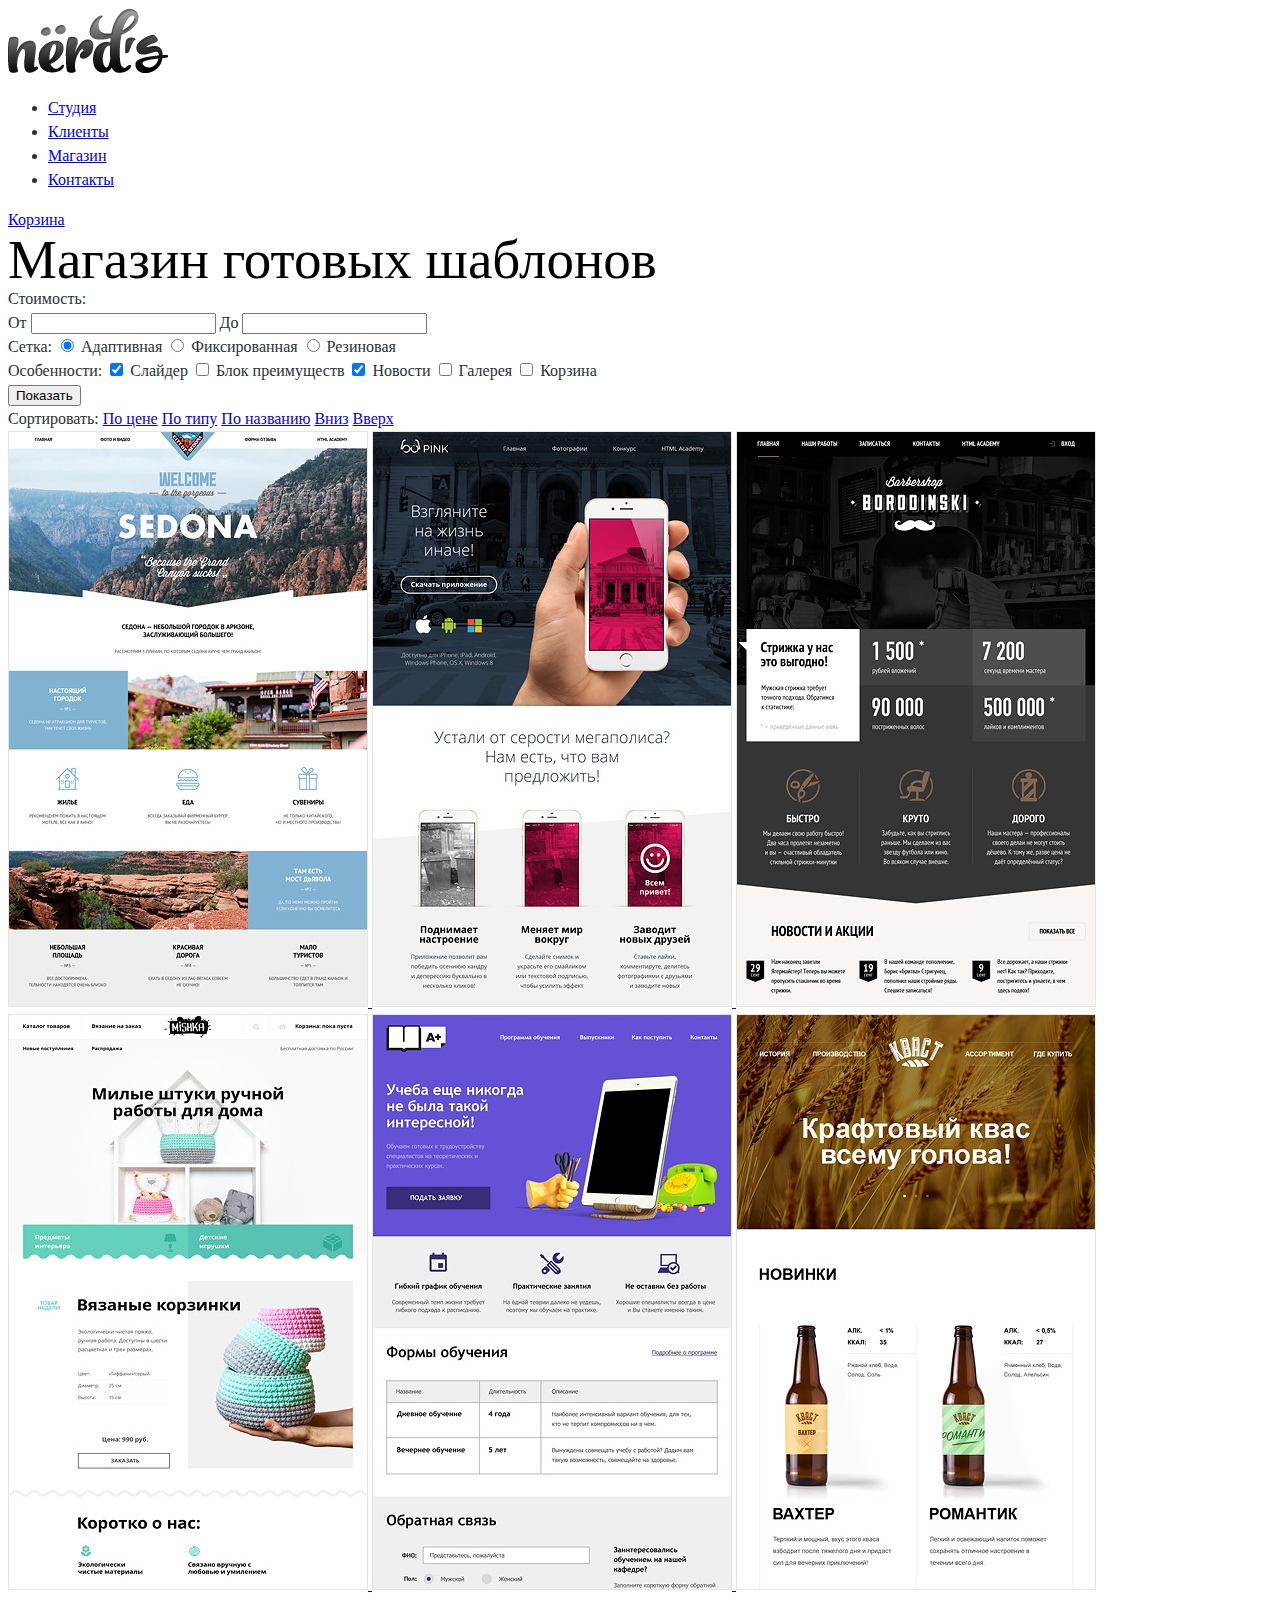
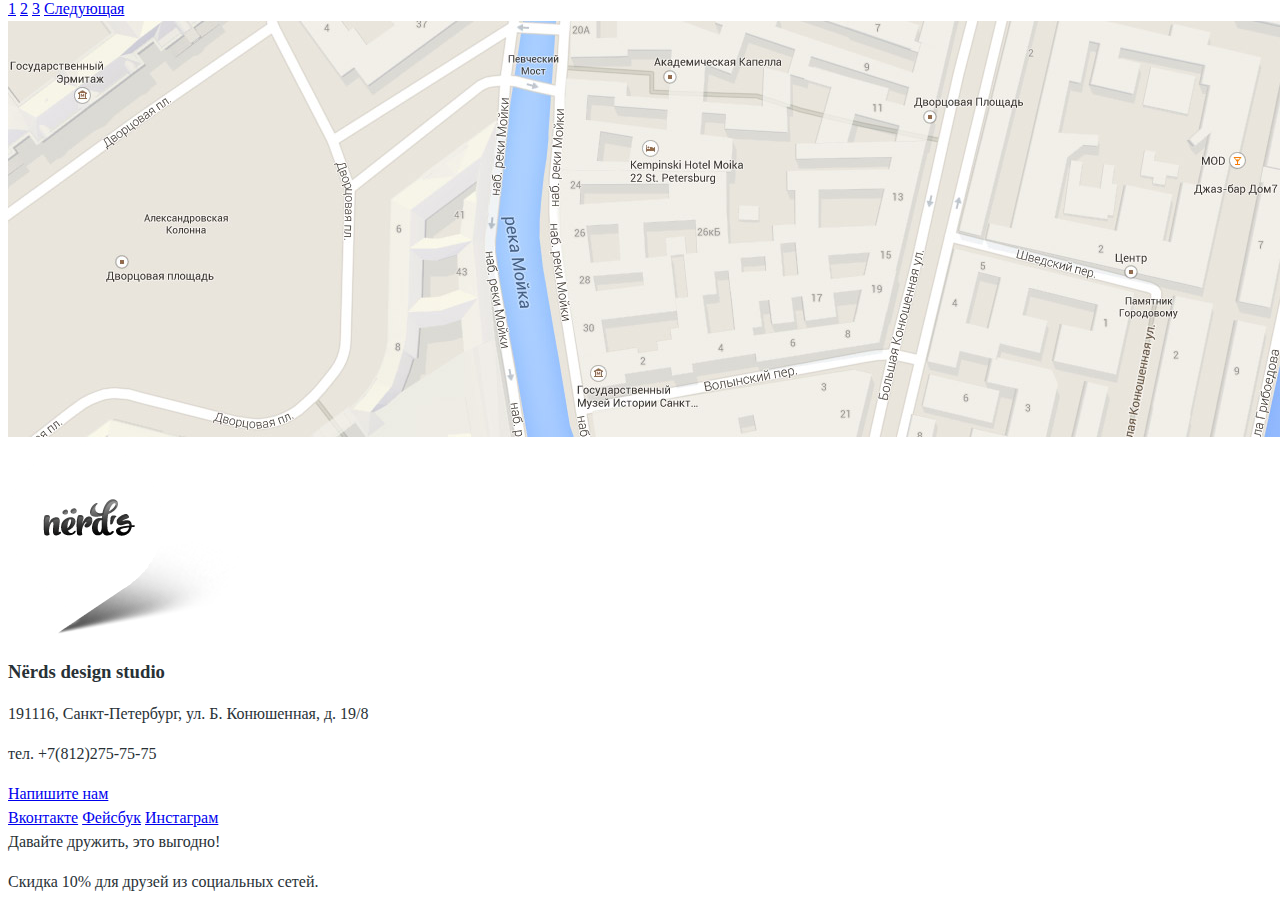
==== catalog.html @ 0f4b27a1 "Домашнее задание по фотошопу + доработка по разметке" ====
<!DOCTYPE html>
<html lang="ru">
  <head>
    <meta charset="utf-8">
    <title>Магазин шаблонов</title>
    <link href="css/style.css" rel="stylesheet">
  </head>
  <body>
    <header>
      <div class="container">
        <div class="header-logo">
          <img src="img/nerds-logo.png" width="160" height="65" alt="Нёрдс">
        </div>
        <nav class="main-navigation">
          <ul>
            <li>
              <a href="#">Студия</a>
            </li>
            <li>
              <a href="#">Клиенты</a>
            </li>
            <li>
              <a href="#">Магазин</a>
            </li>
            <li>
              <a href="#">Контакты</a>
            </li>
          </ul>
        </nav>
        <div class="basket">
          <a href="#">Корзина</a>
        </div>
        <div class="title">
          <span class="big-text">Магазин готовых шаблонов</span>
        </div>
      </div>
    </header>

    <div class="container">
      <div class="sidebar">
        <form action="#" method="post">

          <div class="price">
            <span class="price-title">Стоимость: </span>
            <div class="price-limit"></div>
            <label>
              От <input type="text" name="min-price" id="min-price-field">
            </label>
            <label>
              До <input type="text" name="max-price" id="max-price-field">
            </label>
          </div>

          <div class="net">
            <span class="net-title">Сетка:</span>
            <label>
              <input type="radio" name="net-radio" value="adaptive" checked> Адаптивная
            </label>
            <label>
              <input type="radio" name="net-radio" value="fixed"> Фиксированная
            </label>
            <label>
              <input type="radio" name="net-radio" value="rubber"> Резиновая
            </label>
          </div>

          <div class="features">
            <span class="features-title">Особенности:</span>
            <label>
              <input type="checkbox" name="slider-chekbox" value="slider" checked> Слайдер
            </label>
            <label>
              <input type="checkbox" name="advantages-chekbox" value="advantages"> Блок преимуществ
            </label>
            <label>
              <input type="checkbox" name="news-chekbox" value="news" checked> Новости
            </label>
            <label>
              <input type="checkbox" name="gallery-chekbox" value="gallery"> Галерея
            </label>
            <label>
              <input type="checkbox" name="basket-chekbox" value="basket"> Корзина
            </label>
          </div>

          <div class="btn-show">
            <input type="submit" value="Показать">
          </div>
        </form>
      </div>

      <section class="catalog">
        <div class="catalog-nav">
          <span class="catalog-title">Сортировать:</span>
          <a class="btn-price" href="#">По цене</a>
          <a class="btn-type" href="#">По типу</a>
          <a class="btn-name" href="#">По названию</a>
          <a class="btn-down" href="#">Вниз</a>
          <a class="btn-up" href="#">Вверх</a>
        </div>

        <div class="catalog-content">
          <a href="#">
            <img src="img/img-sedona.jpg" width="360" heigt="576" alt="Sedona">
          </a>
          <a href="#">
            <img src="img/img-pink.jpg" width="360" heigt="576" alt="Pink">
          </a>
          <a href="#">
            <img src="img/img-barbershop.jpg" width="360" heigt="576" alt="Barbershop">
          </a>
          <a href="#">
            <img src="img/img-mishka.jpg" width="360" heigt="576" alt="Милые штуки">
          </a>
          <a href="#">
            <img src="img/img-aplus.jpg" width="360" heigt="576" alt="Учеба">
          </a>
          <a href="#">
            <img src="img/img-kvast.jpg" width="360" heigt="576" alt="Крафтовый квас">
          </a>
        </div>

        <div class="catalog-links">
          <a href="#">1</a>
          <a href="#">2</a>
          <a href="#">3</a>
          <a href="#">Следующая</a>
        </div>

      </section>
    </div>

    <section class="map">
      <img src="img/layer2.jpg" width="1440" height="416" alt="Карта">
      <img src="img/map-marker.png" width="231" height="190" alt="маркер">
      <div class="container">
        <div class="address">
          <h3>Nёrds design studio</h3>
          <p>191116, Санкт-Петербург, ул. Б. Конюшенная, д. 19/8</p>
          <p>тел. +7(812)275-75-75</p>
          <a class="btn-write pink" href="#">Напишите нам</a>
        </div>
      </div>
    </section>

    <footer>
      <div class="container">
        <div class="footer-social">
          <a class="social-btn social-btn-vk" href="#">Вконтакте</a>
          <a class="social-btn social-btn-fb" href="#">Фейсбук</a>
          <a class="social-btn social-btn-inst" href="#">Инстаграм</a>
        </div>
        <span class="footer-text>">Давайте дружить, это выгодно!</span>
        <p>Скидка 10% для друзей из социальных сетей.</p>
      </div>
    </footer>

  </body>
</html>
---- css/style.css ----
body {
  font-size: 16px;
  line-height: 24px;
  color: #283136;
  font-weight: normal;
  font-family: Roboto;
}

.big-text {
  font-size: 55px;
  line-height: 55px;
  color: #000000;
  font-weight: normal;
  font-family: Roboto;
}

h2{
  font-size: 24px;
  line-height: 30px;
  color: #000000;
  font-weight: bold;
  font-family: Roboto;
}
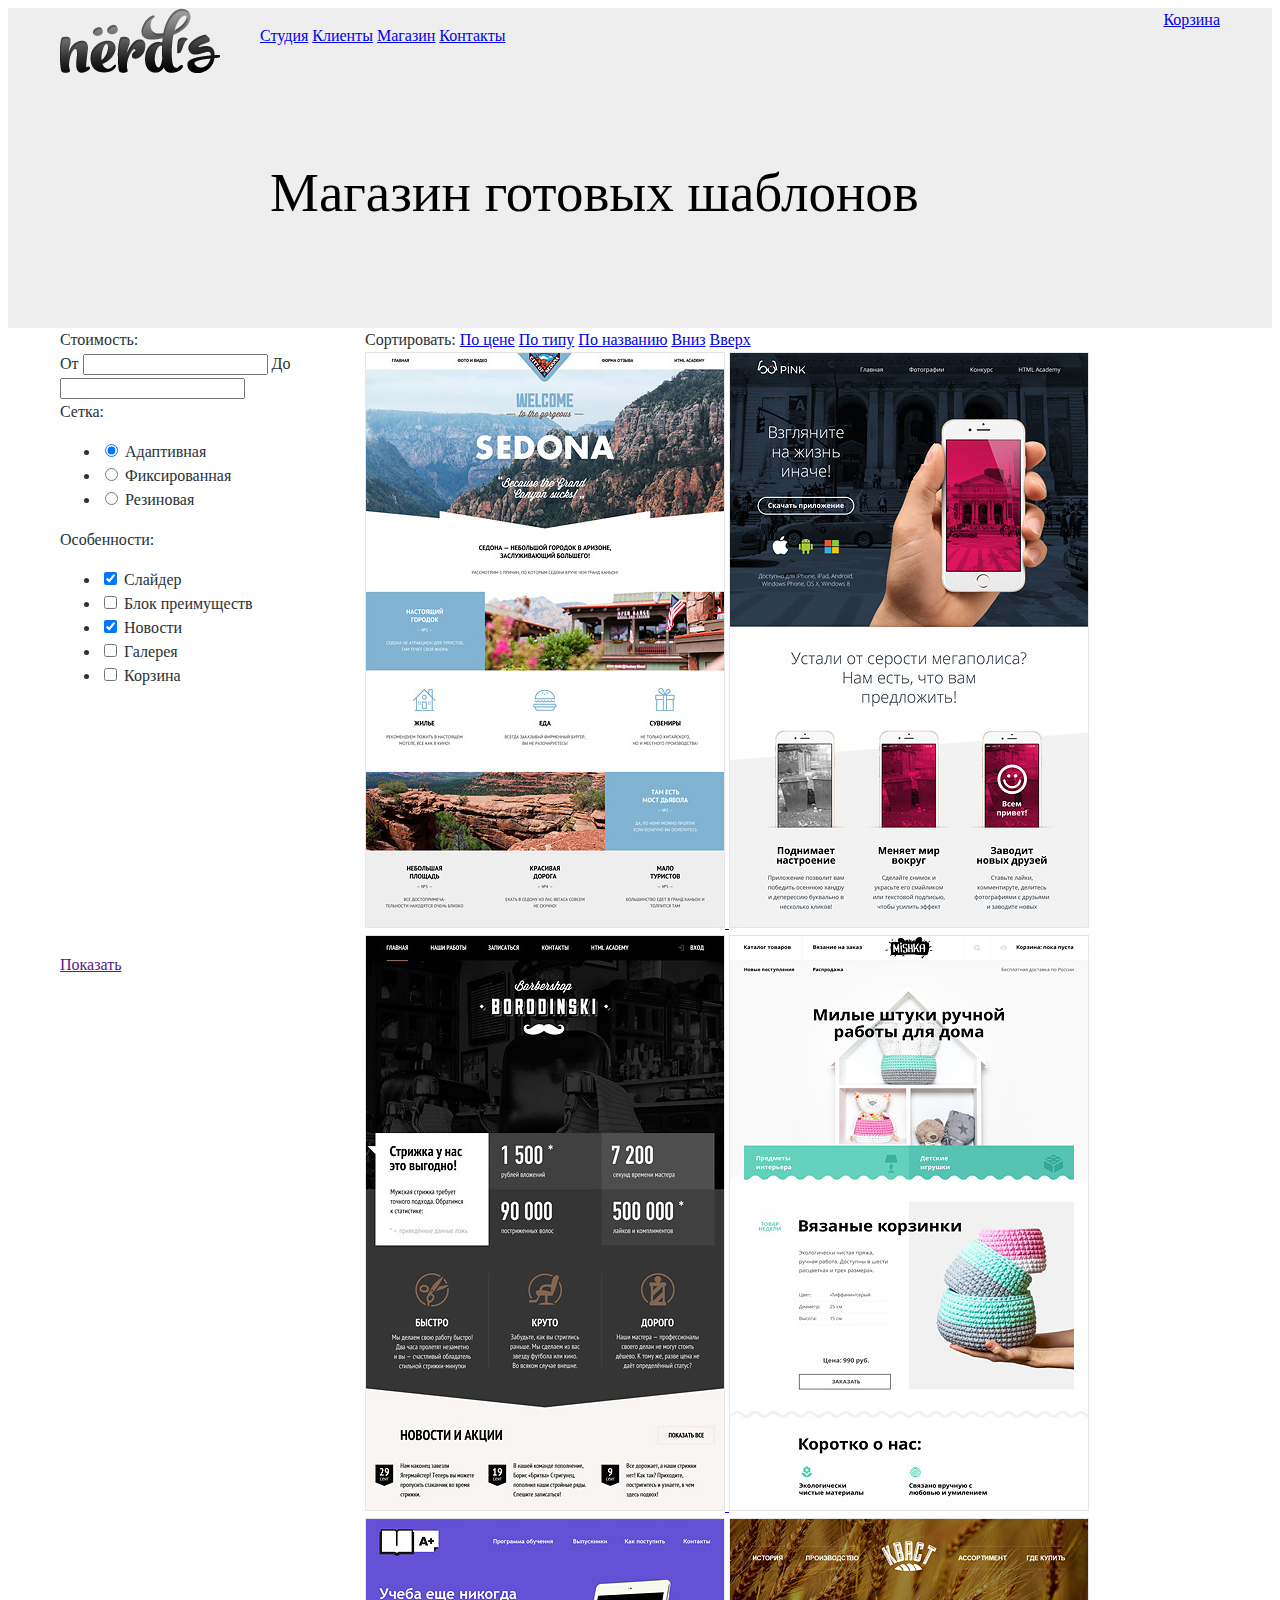
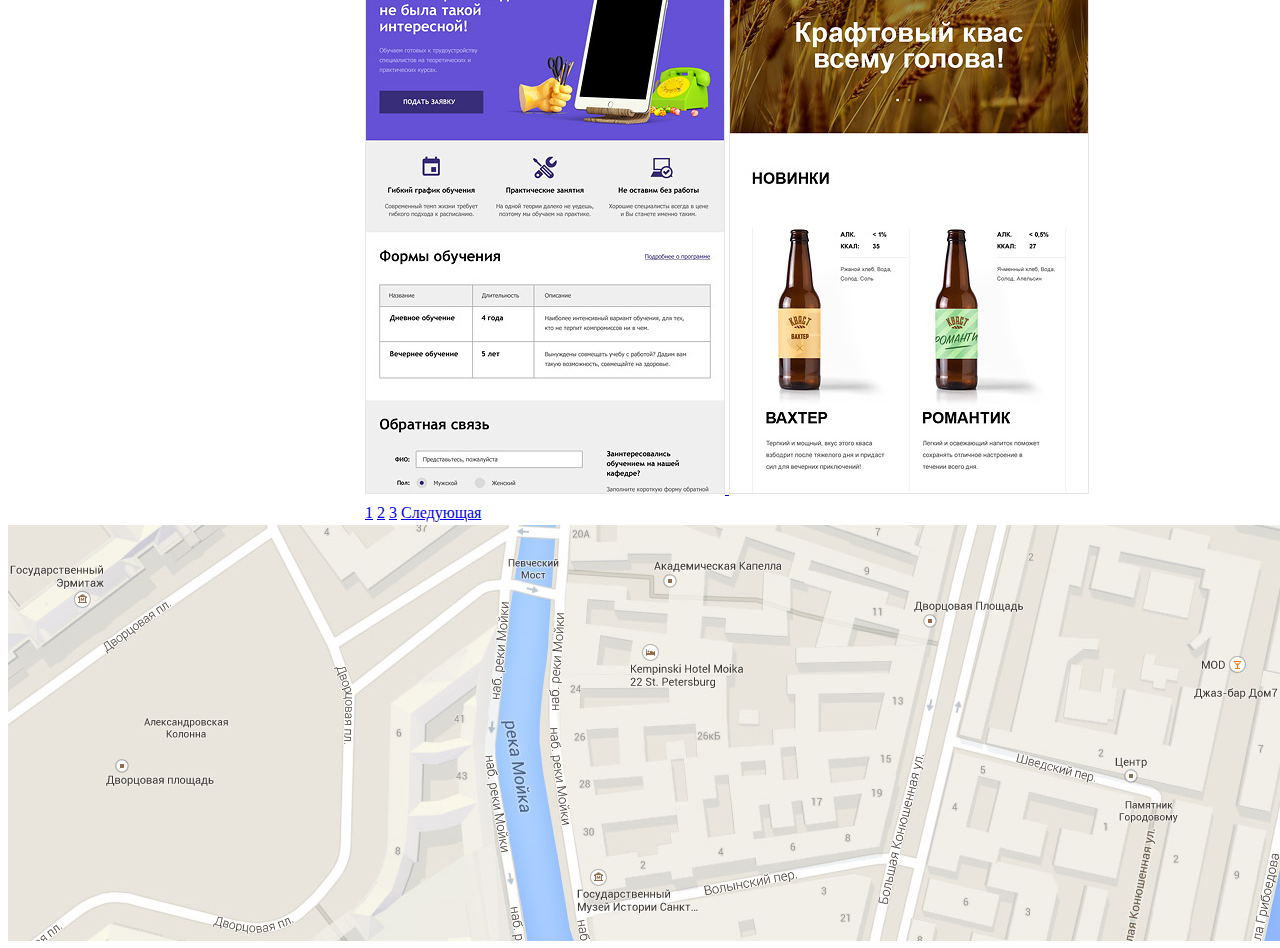
==== commit 6e8e3c04: "Начала делать сетку" ====
--- a/catalog.html
+++ b/catalog.html
@@ -6,13 +6,15 @@
     <link href="css/style.css" rel="stylesheet">
   </head>
   <body>
-    <header>
+    <header class="catalog-header">
       <div class="container">
-        <div class="header-logo">
-          <img src="img/nerds-logo.png" width="160" height="65" alt="Нёрдс">
-        </div>
         <nav class="main-navigation">
-          <ul>
+          <div class="header-logo">
+            <a href="#">
+              <img src="img/nerds-logo.png" width="160" height="65" alt="Нёрдс">
+            </a>
+          </div>
+          <ul class="header-ul">
             <li>
               <a href="#">Студия</a>
             </li>
@@ -26,113 +28,138 @@
               <a href="#">Контакты</a>
             </li>
           </ul>
+          <div class="basket">
+            <a href="#">Корзина</a>
+          </div>
         </nav>
-        <div class="basket">
-          <a href="#">Корзина</a>
-        </div>
+
         <div class="title">
-          <span class="big-text">Магазин готовых шаблонов</span>
+          <h1 class="big-text">Магазин готовых шаблонов</h1>
         </div>
       </div>
     </header>
 
     <div class="container">
-      <div class="sidebar">
-        <form action="#" method="post">
+      <main class="catalog-main">
+        <div class="sidebar">
+          <form action="#" method="get">
 
-          <div class="price">
-            <span class="price-title">Стоимость: </span>
-            <div class="price-limit"></div>
-            <label>
-              От <input type="text" name="min-price" id="min-price-field">
-            </label>
-            <label>
-              До <input type="text" name="max-price" id="max-price-field">
-            </label>
+            <div class="price">
+              <span class="price-title">Стоимость: </span>
+              <div class="price-limit"></div>
+              <label>
+                От <input type="text" name="min-price" id="min-price-field">
+              </label>
+              <label>
+                До <input type="text" name="max-price" id="max-price-field">
+              </label>
+            </div>
+
+            <div class="net">
+              <span class="net-title">Сетка:</span>
+              <ul>
+                <li>
+                  <label>
+                    <input type="radio" name="net-radio" value="adaptive" checked> Адаптивная
+                  </label>
+                </li>
+                <li>
+                  <label>
+                    <input type="radio" name="net-radio" value="fixed"> Фиксированная
+                  </label>
+                </li>
+                <li>
+                  <label>
+                    <input type="radio" name="net-radio" value="rubber"> Резиновая
+                  </label>
+                </li>
+              </ul>
+            </div>
+
+            <div class="features">
+              <span class="features-title">Особенности:</span>
+              <ul>
+                <li>
+                  <label>
+                    <input type="checkbox" name="slider-chekbox" value="slider" checked> Слайдер
+                  </label>
+                </li>
+                <li>
+                  <label>
+                    <input type="checkbox" name="advantages-chekbox" value="advantages"> Блок преимуществ
+                  </label>
+                </li>
+                <li>
+                  <label>
+                    <input type="checkbox" name="news-chekbox" value="news" checked> Новости
+                  </label>
+                </li>
+                <li>
+                  <label>
+                    <input type="checkbox" name="gallery-chekbox" value="gallery"> Галерея
+                  </label>
+                </li>
+                <li>
+                  <label>
+                    <input type="checkbox" name="basket-chekbox" value="basket"> Корзина
+                  </label>
+                </li>
+              </ul>
+            </div>
+
+            <div class="btn-show">
+              <a href="">Показать</a>
+            </div>
+          </form>
+        </div>
+
+        <section class="catalog">
+          <div class="catalog-nav">
+            <span class="catalog-title">Сортировать:</span>
+            <a class="btn-price" href="#">По цене</a>
+            <a class="btn-type" href="#">По типу</a>
+            <a class="btn-name" href="#">По названию</a>
+            <a class="btn-down" href="#">Вниз</a>
+            <a class="btn-up" href="#">Вверх</a>
           </div>
 
-          <div class="net">
-            <span class="net-title">Сетка:</span>
-            <label>
-              <input type="radio" name="net-radio" value="adaptive" checked> Адаптивная
-            </label>
-            <label>
-              <input type="radio" name="net-radio" value="fixed"> Фиксированная
-            </label>
-            <label>
-              <input type="radio" name="net-radio" value="rubber"> Резиновая
-            </label>
+          <div class="catalog-content">
+            <a href="#">
+              <img src="img/img-sedona.jpg" width="360" heigt="576" alt="Sedona">
+            </a>
+            <a href="#">
+              <img src="img/img-pink.jpg" width="360" heigt="576" alt="Pink">
+            </a>
+            <a href="#">
+              <img src="img/img-barbershop.jpg" width="360" heigt="576" alt="Barbershop">
+            </a>
+            <a href="#">
+              <img src="img/img-mishka.jpg" width="360" heigt="576" alt="Милые штуки">
+            </a>
+            <a href="#">
+              <img src="img/img-aplus.jpg" width="360" heigt="576" alt="Учеба">
+            </a>
+            <a href="#">
+              <img src="img/img-kvast.jpg" width="360" heigt="576" alt="Крафтовый квас">
+            </a>
           </div>
 
-          <div class="features">
-            <span class="features-title">Особенности:</span>
-            <label>
-              <input type="checkbox" name="slider-chekbox" value="slider" checked> Слайдер
-            </label>
-            <label>
-              <input type="checkbox" name="advantages-chekbox" value="advantages"> Блок преимуществ
-            </label>
-            <label>
-              <input type="checkbox" name="news-chekbox" value="news" checked> Новости
-            </label>
-            <label>
-              <input type="checkbox" name="gallery-chekbox" value="gallery"> Галерея
-            </label>
-            <label>
-              <input type="checkbox" name="basket-chekbox" value="basket"> Корзина
-            </label>
+          <div class="catalog-links">
+            <a href="#">1</a>
+            <a href="#">2</a>
+            <a href="#">3</a>
+            <a href="#">Следующая</a>
           </div>
 
-          <div class="btn-show">
-            <input type="submit" value="Показать">
-          </div>
-        </form>
+        </section>
       </div>
-
-      <section class="catalog">
-        <div class="catalog-nav">
-          <span class="catalog-title">Сортировать:</span>
-          <a class="btn-price" href="#">По цене</a>
-          <a class="btn-type" href="#">По типу</a>
-          <a class="btn-name" href="#">По названию</a>
-          <a class="btn-down" href="#">Вниз</a>
-          <a class="btn-up" href="#">Вверх</a>
-        </div>
-
-        <div class="catalog-content">
-          <a href="#">
-            <img src="img/img-sedona.jpg" width="360" heigt="576" alt="Sedona">
-          </a>
-          <a href="#">
-            <img src="img/img-pink.jpg" width="360" heigt="576" alt="Pink">
-          </a>
-          <a href="#">
-            <img src="img/img-barbershop.jpg" width="360" heigt="576" alt="Barbershop">
-          </a>
-          <a href="#">
-            <img src="img/img-mishka.jpg" width="360" heigt="576" alt="Милые штуки">
-          </a>
-          <a href="#">
-            <img src="img/img-aplus.jpg" width="360" heigt="576" alt="Учеба">
-          </a>
-          <a href="#">
-            <img src="img/img-kvast.jpg" width="360" heigt="576" alt="Крафтовый квас">
-          </a>
-        </div>
-
-        <div class="catalog-links">
-          <a href="#">1</a>
-          <a href="#">2</a>
-          <a href="#">3</a>
-          <a href="#">Следующая</a>
-        </div>
-
-      </section>
-    </div>
+    </main>
 
     <section class="map">
       <img src="img/layer2.jpg" width="1440" height="416" alt="Карта">
-      <img src="img/map-marker.png" width="231" height="190" alt="маркер">
+      <div class="map-marker">
+        <img src="img/map-marker.png" width="231" height="190" alt="маркер">
+      </div>
       <div class="container">
         <div class="address">
           <h3>Nёrds design studio</h3>
@@ -150,8 +177,10 @@
           <a class="social-btn social-btn-fb" href="#">Фейсбук</a>
           <a class="social-btn social-btn-inst" href="#">Инстаграм</a>
         </div>
-        <span class="footer-text>">Давайте дружить, это выгодно!</span>
-        <p>Скидка 10% для друзей из социальных сетей.</p>
+        <div class="footer-text">
+          <p><span class="footer-span">Давайте дружить, это выгодно!</span></p>
+          <p>Скидка 10% для друзей из социальных сетей.</p>
+        </div>
       </div>
     </footer>
 
--- a/css/style.css
+++ b/css/style.css
@@ -4,6 +4,125 @@
   color: #283136;
   font-weight: normal;
   font-family: Roboto;
+}
+
+.container{
+  width: 1160px;
+  margin-left: auto;
+  margin-right: auto;
+}
+
+.index-header{
+  background-color: #eeeeee;
+  height: 545px;
+}
+
+.main-navigation{
+  width: 1160px;
+  height: 120px;
+}
+
+.header-logo{
+  float: left;
+}
+
+.header-ul{
+  float:left;
+}
+
+.main-navigation li{
+  display: inline-block;
+}
+
+.basket{
+  float: right;
+}
+
+.features{
+  width: 1160px;
+  height: 425px;
+}
+
+.features-text{
+  float: left;
+  width: 380px;
+}
+
+.features-img{
+  float: right;
+  margin-top: 12px;
+}
+
+.menu{
+  width: 1160px;
+  height: 510px;
+}
+
+.menu-item{
+  float: left;
+  width: 350px;
+  height: 300px;
+  margin-top: 80px;
+}
+
+.about{
+  width: 1161px;
+  height: 528px;
+}
+
+.about-left{
+  float: left;
+  width: 680px;
+  height: 440px;
+}
+
+.about-right{
+  float: left;
+  width: 400px;
+  height: 440px;
+}
+
+.percent{
+  display: inline-block;
+}
+
+.percent-content{
+  display: inline-block;
+  width: 100px;
+}
+
+.partners{
+  width: 1160px;
+  height: 180px;
+}
+
+.partner{
+  width: 250px;
+  height: 120px;
+  float: left;
+}
+
+.map{
+  height: 500px;
+  margin-top: 83px;
+}
+
+.map-marker{
+  display: none;
+}
+
+.address{
+  display: none;
+}
+
+.footer-social{
+  width: 300px;
+  float: left;
+}
+
+.footer-text{
+  width: 580px;
+  float: left;
 }
 
 .big-text {
@@ -21,3 +140,28 @@
   font-weight: bold;
   font-family: Roboto;
 }
+
+.catalog-header{
+  background-color: #eeeeee;
+  height: 320px;
+}
+
+.title{
+  width: 740px;
+  margin: 0 auto;
+  padding: 0 auto;
+}
+
+.catalog-main{
+  width: 2260px;
+}
+
+.sidebar{
+  width: 305px;
+  float: left;
+}
+
+.catalog{
+  width: 860px;
+  float: left;
+}
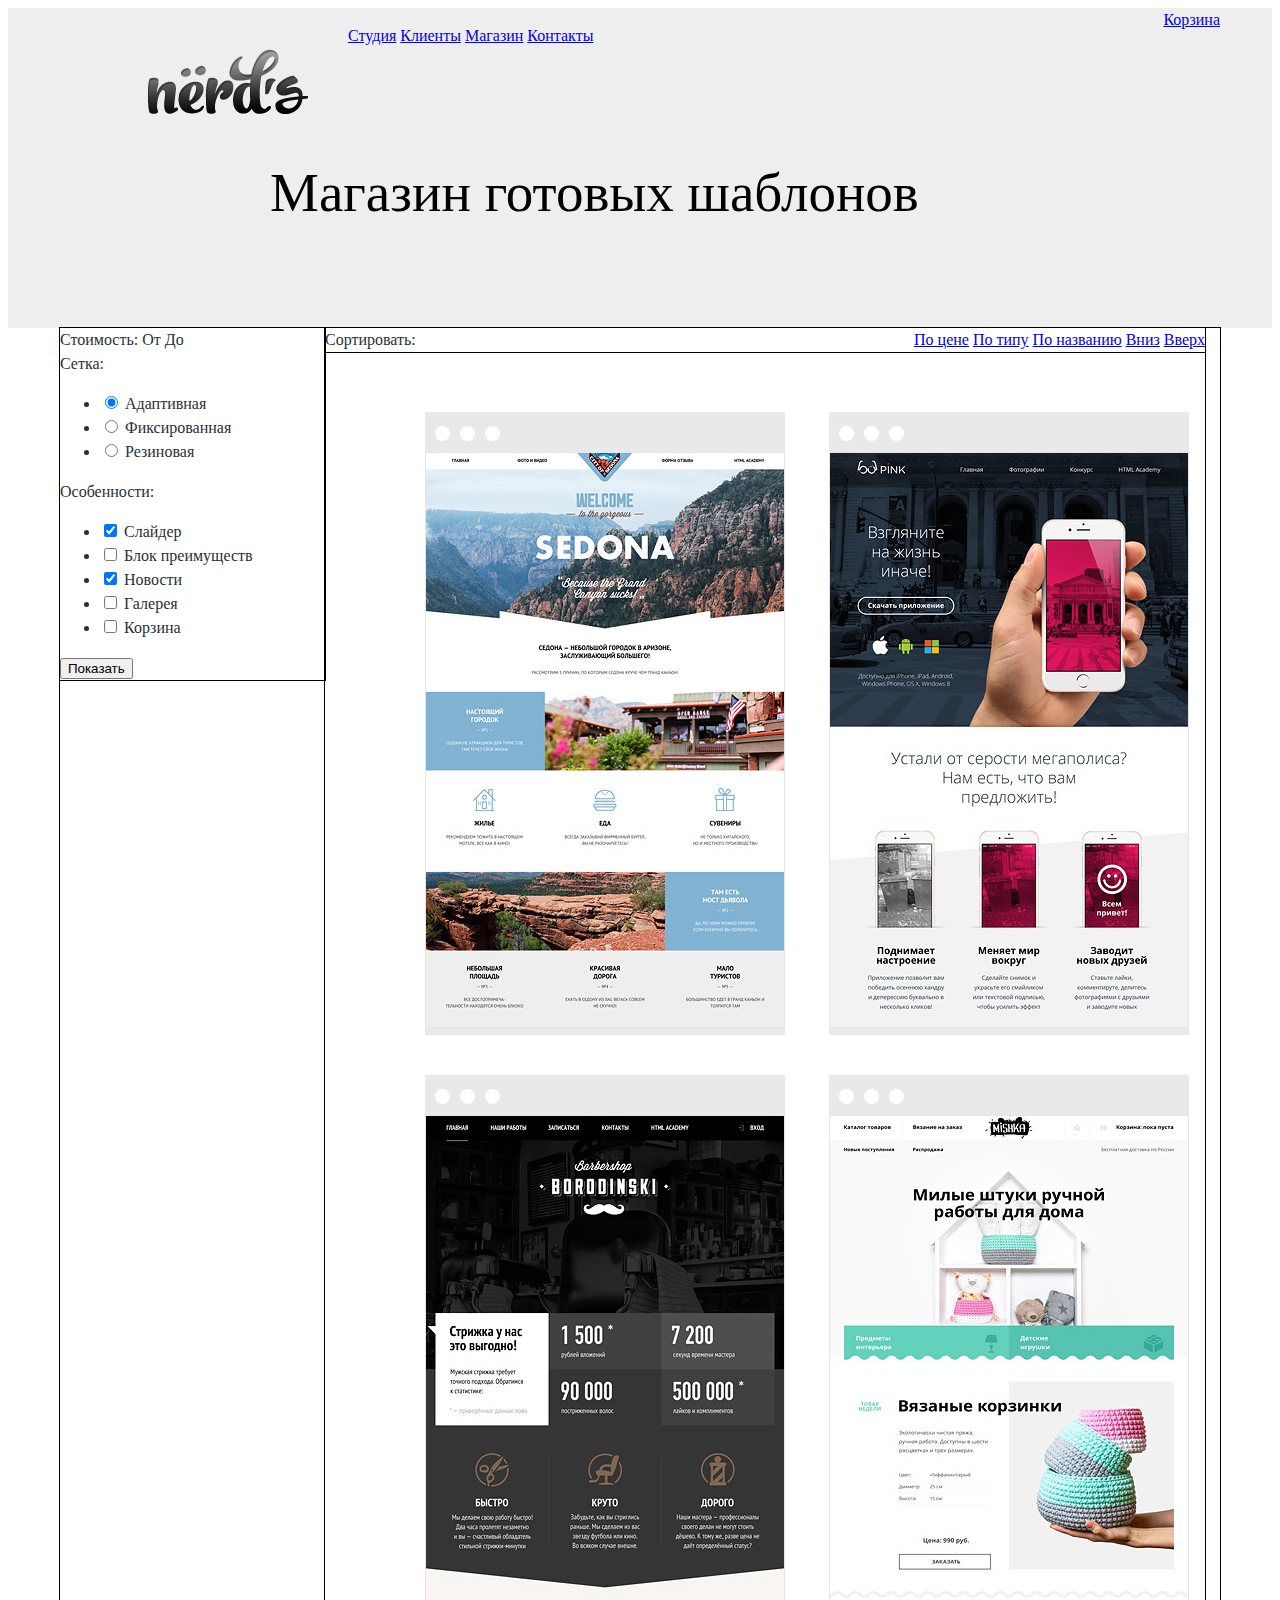
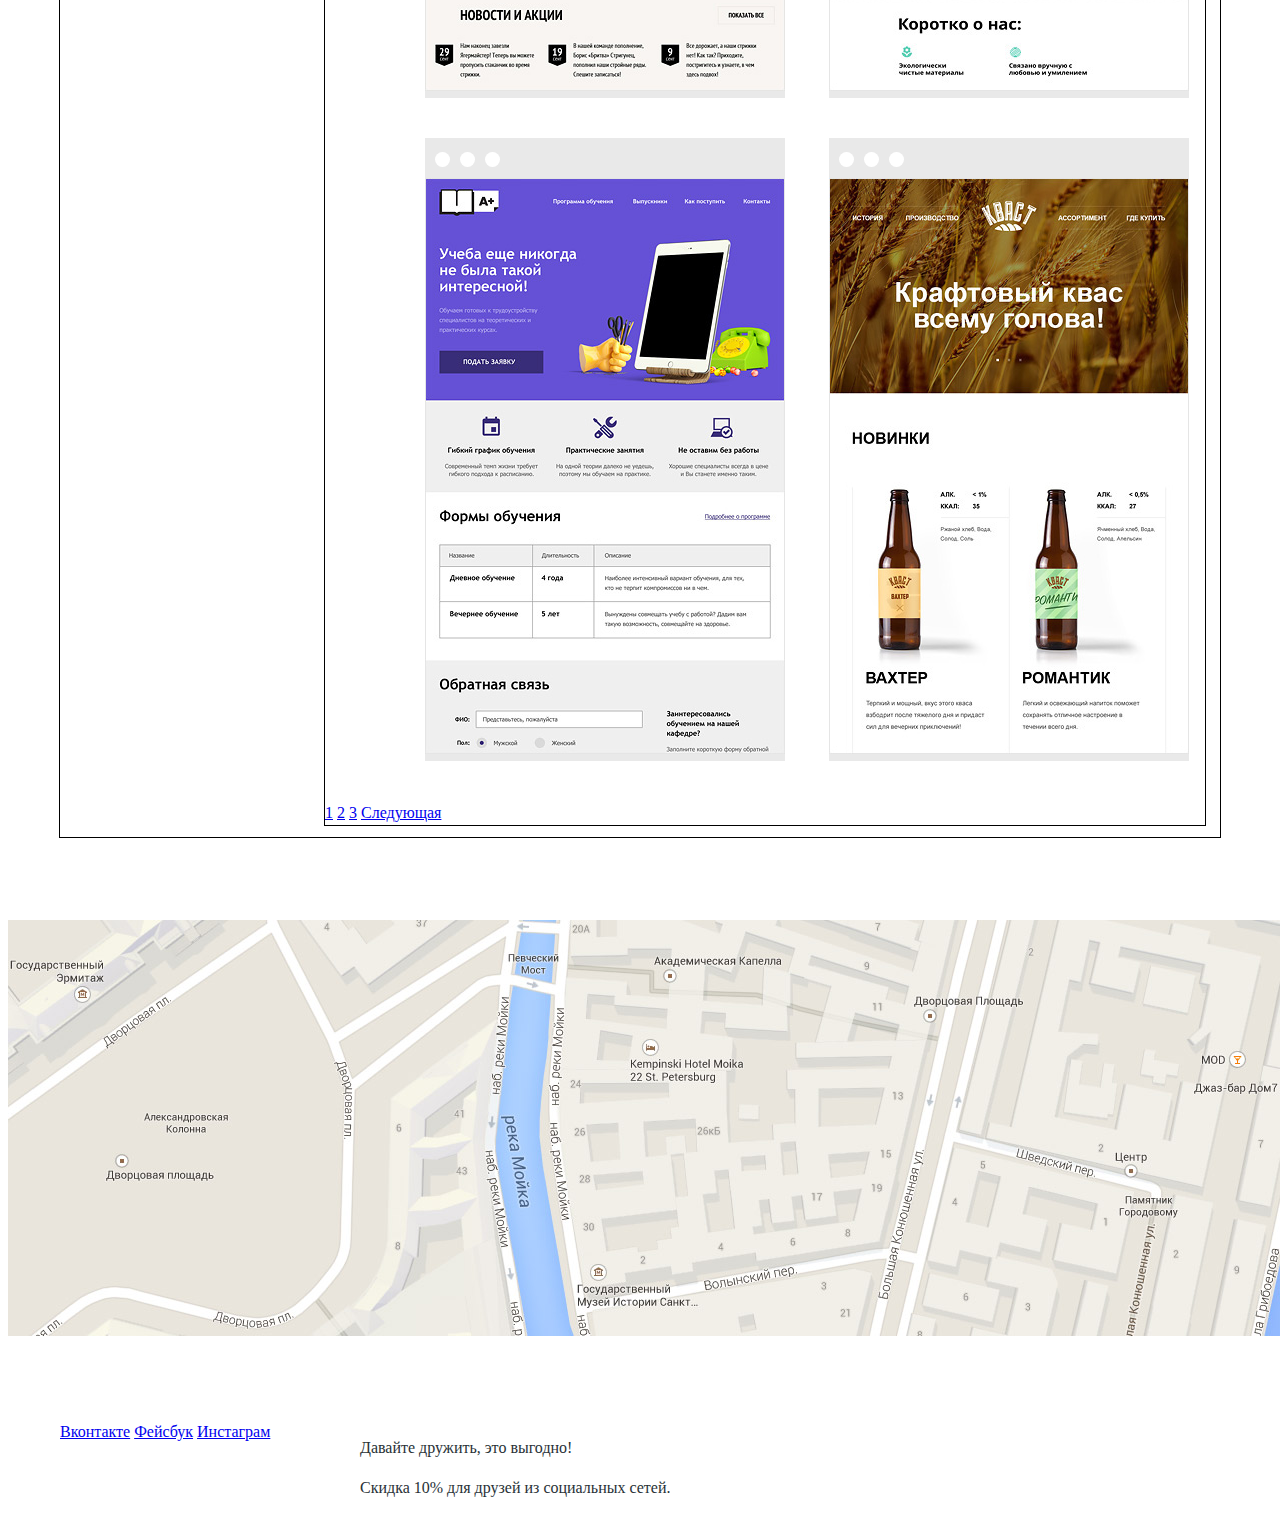
==== commit 1c7a5384: "Внесла исправления по сетке" ====
--- a/catalog.html
+++ b/catalog.html
@@ -8,30 +8,32 @@
   <body>
     <header class="catalog-header">
       <div class="container">
-        <nav class="main-navigation">
+        <div class="main-navigation">
           <div class="header-logo">
             <a href="#">
-              <img src="img/nerds-logo.png" width="160" height="65" alt="Нёрдс">
+              <img class="header-logo-pic" src="img/nerds-logo.png" width="160" height="65" alt="Нёрдс">
             </a>
           </div>
-          <ul class="header-ul">
-            <li>
-              <a href="#">Студия</a>
-            </li>
-            <li>
-              <a href="#">Клиенты</a>
-            </li>
-            <li>
-              <a href="#">Магазин</a>
-            </li>
-            <li>
-              <a href="#">Контакты</a>
-            </li>
-          </ul>
+          <nav>
+            <ul class="header-ul">
+              <li>
+                <a href="#">Студия</a>
+              </li>
+              <li>
+                <a href="#">Клиенты</a>
+              </li>
+              <li>
+                <a href="#">Магазин</a>
+              </li>
+              <li>
+                <a href="#">Контакты</a>
+              </li>
+            </ul>
+          </nav>
           <div class="basket">
             <a href="#">Корзина</a>
           </div>
-        </nav>
+        </div>
 
         <div class="title">
           <h1 class="big-text">Магазин готовых шаблонов</h1>
@@ -46,13 +48,8 @@
 
             <div class="price">
               <span class="price-title">Стоимость: </span>
-              <div class="price-limit"></div>
-              <label>
-                От <input type="text" name="min-price" id="min-price-field">
-              </label>
-              <label>
-                До <input type="text" name="max-price" id="max-price-field">
-              </label>
+                От
+                До
             </div>
 
             <div class="net">
@@ -76,7 +73,7 @@
               </ul>
             </div>
 
-            <div class="features">
+            <div class="catalog-features">
               <span class="features-title">Особенности:</span>
               <ul>
                 <li>
@@ -108,40 +105,47 @@
             </div>
 
             <div class="btn-show">
-              <a href="">Показать</a>
+              <button type="submit">Показать</button>
             </div>
+          </div>
           </form>
-        </div>
 
         <section class="catalog">
           <div class="catalog-nav">
             <span class="catalog-title">Сортировать:</span>
-            <a class="btn-price" href="#">По цене</a>
-            <a class="btn-type" href="#">По типу</a>
-            <a class="btn-name" href="#">По названию</a>
-            <a class="btn-down" href="#">Вниз</a>
-            <a class="btn-up" href="#">Вверх</a>
+            <div class="sort-type">
+              <a class="btn-price" href="#">По цене</a>
+              <a class="btn-type" href="#">По типу</a>
+              <a class="btn-name" href="#">По названию</a>
+              <a class="btn-down" href="#">Вниз</a>
+              <a class="btn-up" href="#">Вверх</a>
+            </div>
           </div>
 
           <div class="catalog-content">
-            <a href="#">
+            <div class="catalog-item">
               <img src="img/img-sedona.jpg" width="360" heigt="576" alt="Sedona">
-            </a>
-            <a href="#">
+              <div class="sedona-block">
+                <a href="#">Sedona</a>
+                <p class="sedona-text">Информационный сайт для туристов</p>
+                <a href="#">9 900 руб.</a>
+              </div>
+            </div>
+            <div class="catalog-item">
               <img src="img/img-pink.jpg" width="360" heigt="576" alt="Pink">
-            </a>
-            <a href="#">
+            </div>
+            <div class="catalog-item">
               <img src="img/img-barbershop.jpg" width="360" heigt="576" alt="Barbershop">
-            </a>
-            <a href="#">
+            </div>
+            <div class="catalog-item">
               <img src="img/img-mishka.jpg" width="360" heigt="576" alt="Милые штуки">
-            </a>
-            <a href="#">
+            </div>
+            <div class="catalog-item">
               <img src="img/img-aplus.jpg" width="360" heigt="576" alt="Учеба">
-            </a>
-            <a href="#">
+            </div>
+            <div class="catalog-item">
               <img src="img/img-kvast.jpg" width="360" heigt="576" alt="Крафтовый квас">
-            </a>
+            </div>
           </div>
 
           <div class="catalog-links">
@@ -152,8 +156,8 @@
           </div>
 
         </section>
-      </div>
-    </main>
+      </main>
+    </div>
 
     <section class="map">
       <img src="img/layer2.jpg" width="1440" height="416" alt="Карта">
--- a/css/style.css
+++ b/css/style.css
@@ -14,16 +14,27 @@
 
 .index-header{
   background-color: #eeeeee;
-  height: 545px;
+  min-height: 545px;
+}
+
+.main-navigation::after{
+  content: "";
+  display: table;
+  clear: both;
 }
 
 .main-navigation{
   width: 1160px;
-  height: 120px;
+  min-height: 120px;
 }
 
 .header-logo{
   float: left;
+}
+
+.header-logo-pic{
+  margin-left: 88px;
+  margin-top: 41px;
 }
 
 .header-ul{
@@ -38,9 +49,39 @@
   float: right;
 }
 
-.features{
-  width: 1160px;
-  height: 425px;
+.features1::after{
+  content: "";
+  display: table;
+  clear: both;
+}
+
+.features1{
+  width: 1160px;
+  min-height: 425px;
+}
+
+.features2::after{
+  content: "";
+  display: table;
+  clear: both;
+}
+
+.features2{
+  width: 1160px;
+  min-height: 425px;
+  display: none;
+}
+
+.features3::after{
+  content: "";
+  display: table;
+  clear: both;
+}
+
+.features3{
+  width: 1160px;
+  min-height: 425px;
+  display: none;
 }
 
 .features-text{
@@ -53,33 +94,50 @@
   margin-top: 12px;
 }
 
+.menu::after{
+  content: "";
+  display: table;
+  clear: both;
+}
+
 .menu{
   width: 1160px;
-  height: 510px;
+  min-height: 510px;
+}
+
+.menu-item:nth-child(3n){
+  margin-right: 0;
 }
 
 .menu-item{
   float: left;
-  width: 350px;
-  height: 300px;
+  width: 300px;
+  min-height: 300px;
   margin-top: 80px;
+  margin-right: 100px;
+}
+
+.about::after{
+  content: "";
+  display: table;
+  clear: both;
 }
 
 .about{
   width: 1161px;
-  height: 528px;
+  min-height: 528px;
 }
 
 .about-left{
   float: left;
   width: 680px;
-  height: 440px;
+  min-height: 440px;
 }
 
 .about-right{
   float: left;
   width: 400px;
-  height: 440px;
+  min-height: 440px;
 }
 
 .percent{
@@ -91,20 +149,32 @@
   width: 100px;
 }
 
+.partners::after{
+  content: "";
+  display: table;
+  clear: both;
+}
+
 .partners{
   width: 1160px;
-  height: 180px;
+  min-height: 180px;
+}
+
+.partner:nth-child(4n){
+  margin-right: 0;
 }
 
 .partner{
-  width: 250px;
-  height: 120px;
-  float: left;
+  width: 260px;
+  min-height: 120px;
+  float: left;
+  margin-right: 40px;
 }
 
 .map{
-  height: 500px;
+  min-height: 500px;
   margin-top: 83px;
+  text-align: center;
 }
 
 .map-marker{
@@ -113,6 +183,12 @@
 
 .address{
   display: none;
+}
+
+.footer::after{
+  content: "";
+  display: table;
+  clear: both;
 }
 
 .footer-social{
@@ -123,6 +199,68 @@
 .footer-text{
   width: 580px;
   float: left;
+}
+
+.write-us{
+  width: 960px;
+  height: 590px;
+  box-sizing: border-box;
+  border: 1px solid grey;
+  display: inline-block;
+  padding-top: 75px;
+  padding-left: 100px;
+  margin-top: 40px;
+}
+
+.write-name{
+  display: inline-block;
+  width: 360px;
+  margin-right: 36px;
+}
+
+.write-email{
+  display: inline-block;
+  width: 360px;
+}
+
+.write-text{
+  margin-top: 40px;
+  width: 760px;
+}
+
+#user-name-field{
+  width: 360px;
+  height: 50px;
+  box-sizing: border-box;
+}
+
+#user-mail-field{
+  width: 360px;
+  height: 50px;
+  box-sizing: border-box;
+}
+
+#user-text-field{
+  width: 760px;
+  box-sizing: border-box;
+}
+
+.write-name label,
+.write-email label,
+.write-text label{
+  font-weight: bold;
+  font-size: 16px;
+  line-height: 18px;
+}
+
+.write-btn{
+  width: 260px;
+  margin-top: 50px;
+}
+
+.write-us h1{
+  font-size: 45px;
+  line-height: 45px;
 }
 
 .big-text {
@@ -143,7 +281,7 @@
 
 .catalog-header{
   background-color: #eeeeee;
-  height: 320px;
+  min-height: 320px;
 }
 
 .title{
@@ -153,15 +291,95 @@
 }
 
 .catalog-main{
-  width: 2260px;
+  width: 1160px;
+  outline: 1px solid black;
+  font-size: 0;
 }
 
 .sidebar{
-  width: 305px;
-  float: left;
+  width: 265px;
+  display: inline-block;
+  outline: 1px solid black;
+  vertical-align: top;
+  font-size: 16px;
+}
+
+.catalog::after{
+  content: "";
+  display: table;
+  clear: both;
 }
 
 .catalog{
-  width: 860px;
-  float: left;
-}
+  width: 880px;
+  display: inline-block;
+  outline: 1px solid black;
+  font-size: 16px;
+}
+
+.catalog-nav::after{
+  content: "";
+  display: table;
+  clear: both;
+}
+
+.catalog-nav{
+  outline: 1px solid black;
+}
+
+.catalog-title{
+  float: left;
+}
+
+.sort-type{
+  float: right;
+}
+
+.catalog-content{
+  float: right;
+  margin-top: 60px;
+  margin-left: 100px;
+}
+
+.catalog-item::after{
+  content: "";
+  display: table;
+  width: 15px;
+  height: 15px;
+  background-color: #ffffff;
+  border-radius: 50%;
+  top: 14px;
+  left: 10px;
+  position: absolute;
+  box-shadow: 25px 0 0 0 #fff, 50px 0 0 0 #fff;
+}
+
+.catalog-item{
+  display: inline-block;
+  width: 360px;
+  background-color: #e9e9e9;
+  padding-top: 40px;
+  position: relative;
+  margin-right: 40px;
+  margin-bottom: 40px;
+}
+
+.catalog-item:nth-child(2n){
+  margin-right: 0;
+}
+
+.sedona-block{
+  background-color: #eeeeee;
+  width: 360px;
+  height: 230px;
+  display: none;
+  position: relative;
+}
+
+.catalog-links{
+  float: left;
+}
+
+.catalog-links a{
+  display: inline-block;
+}
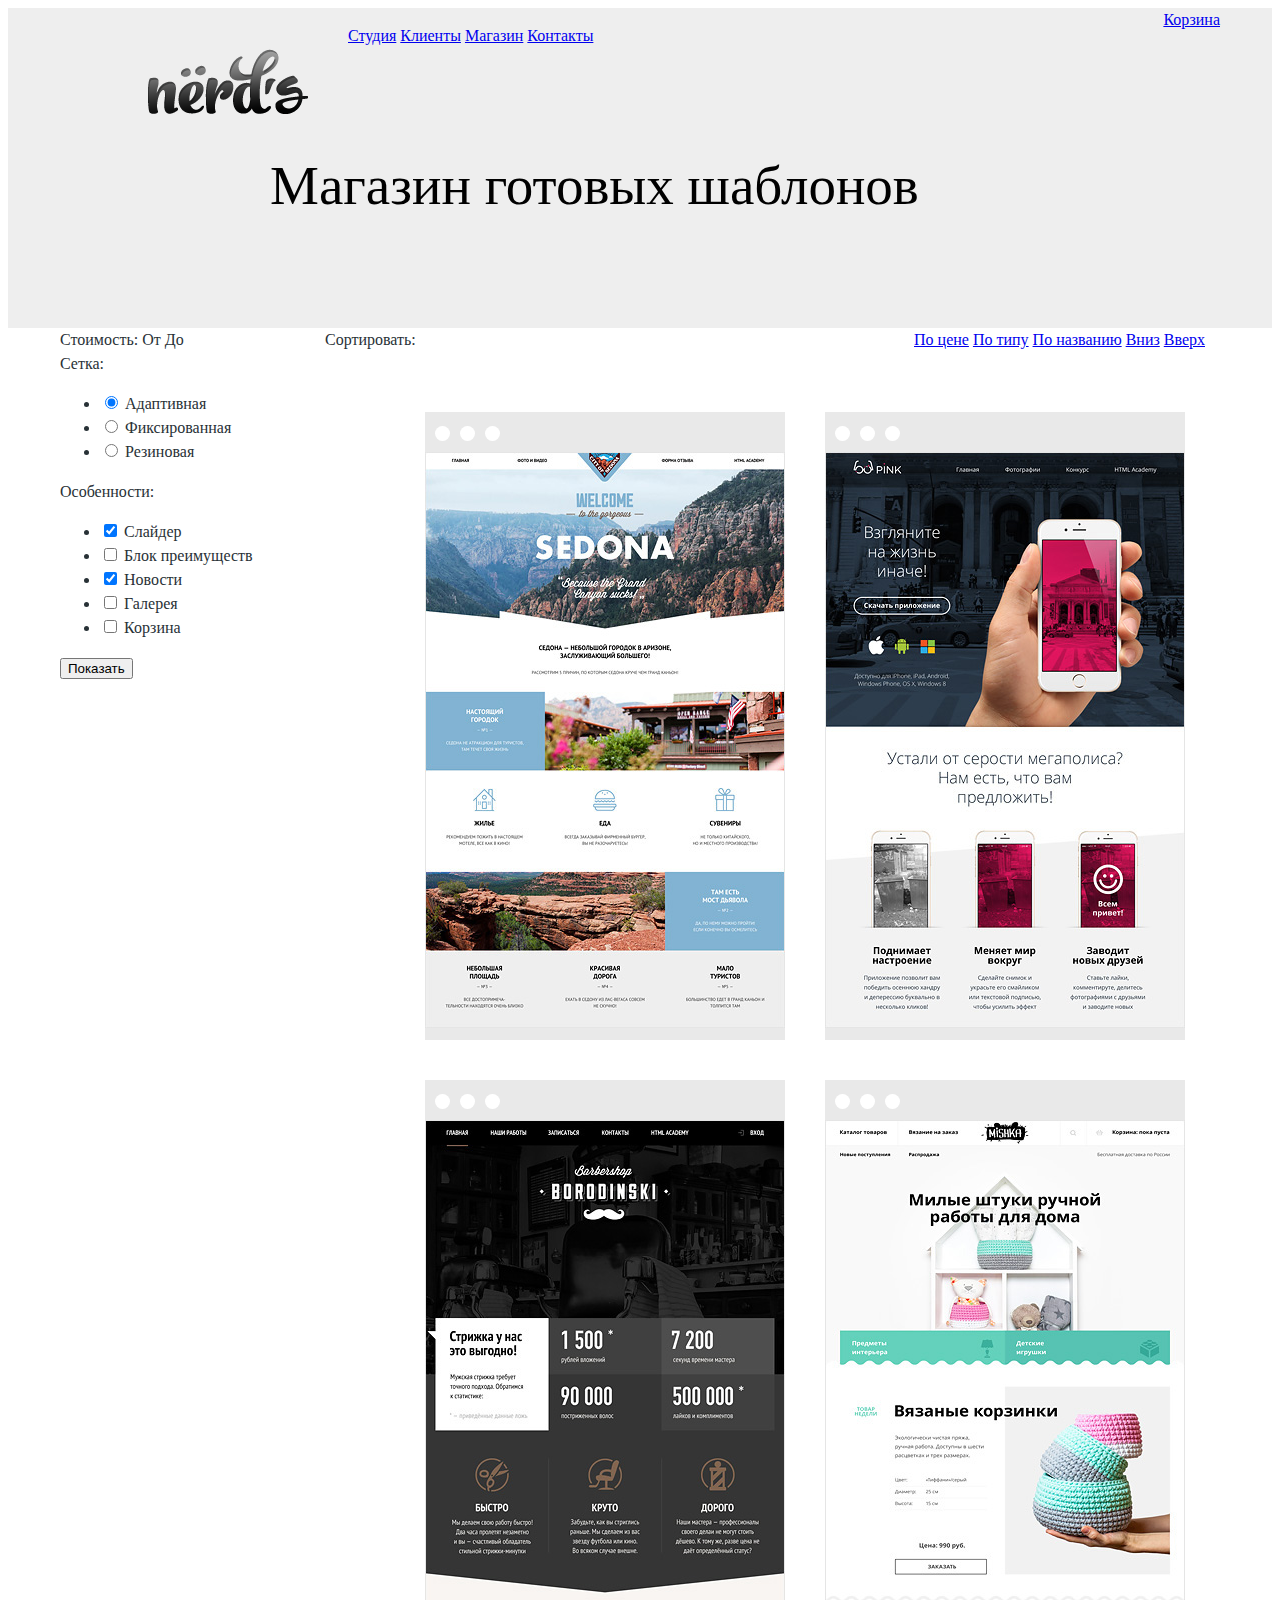
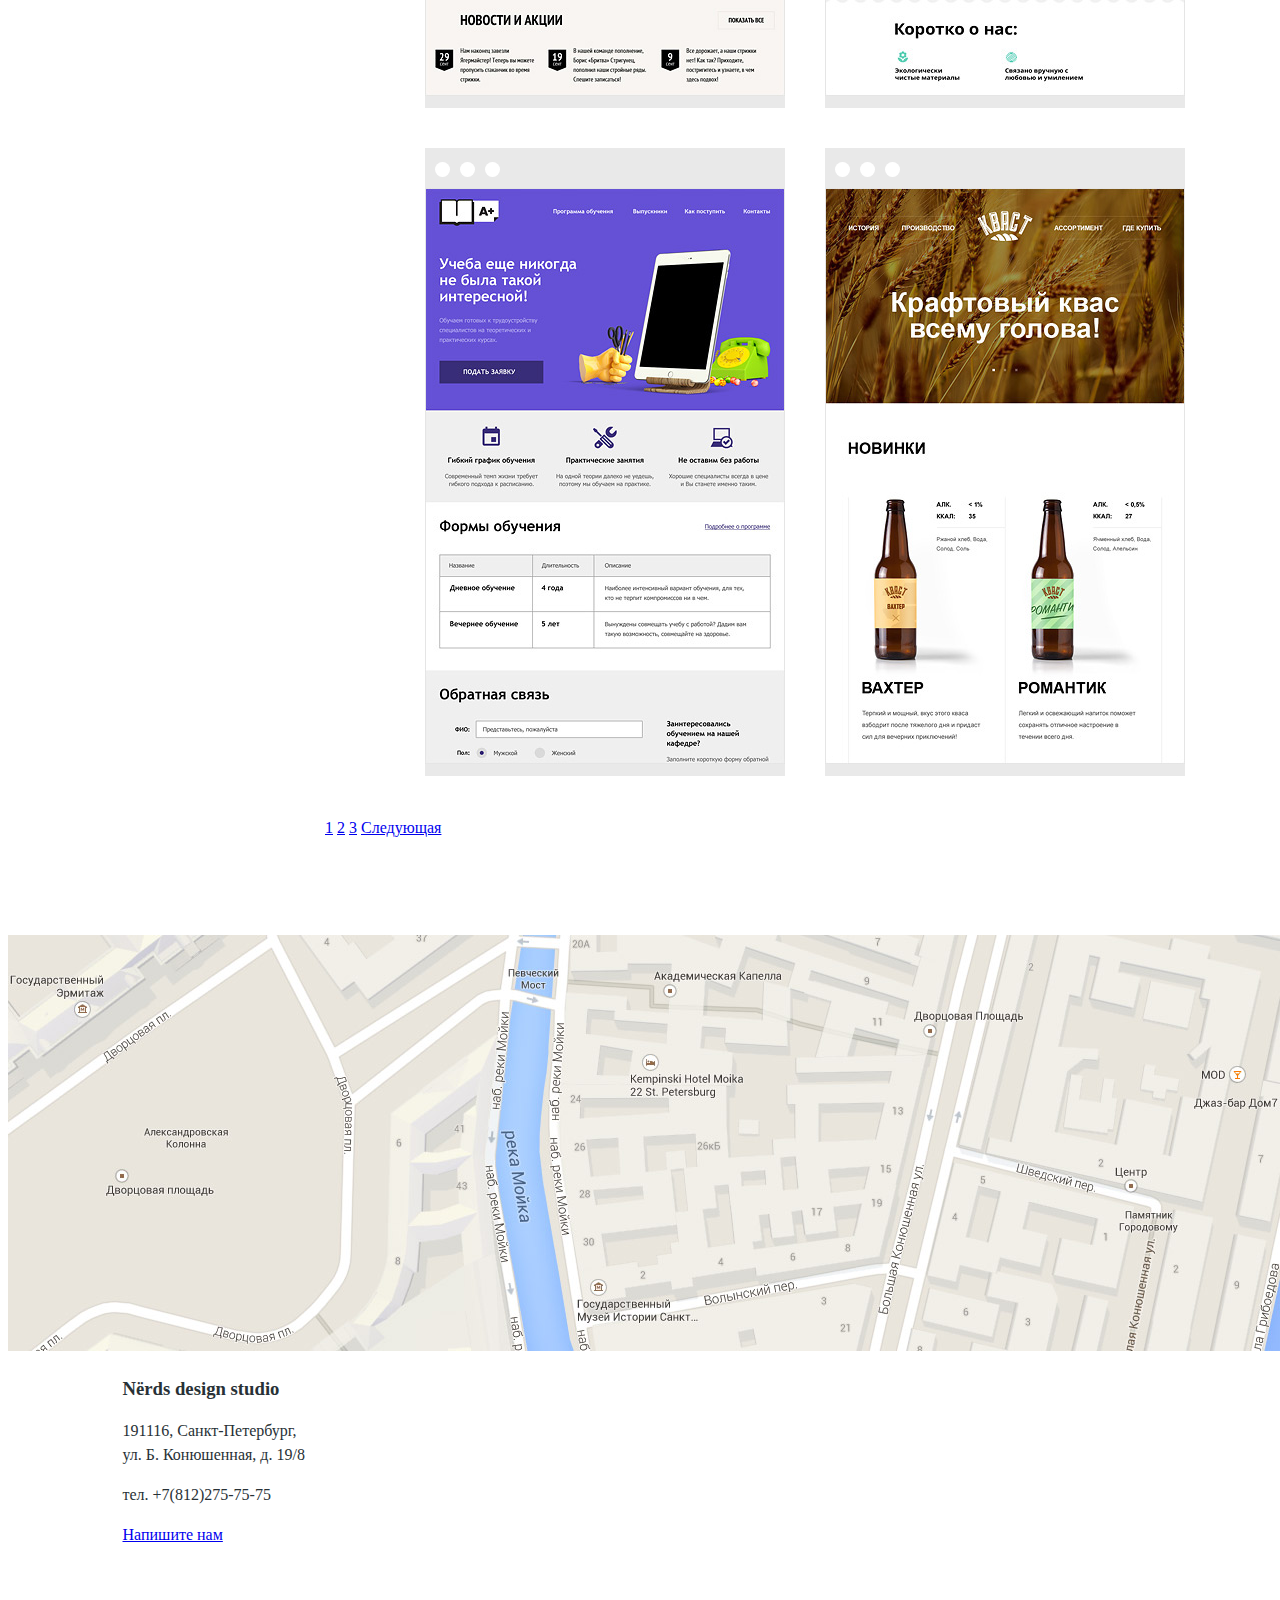
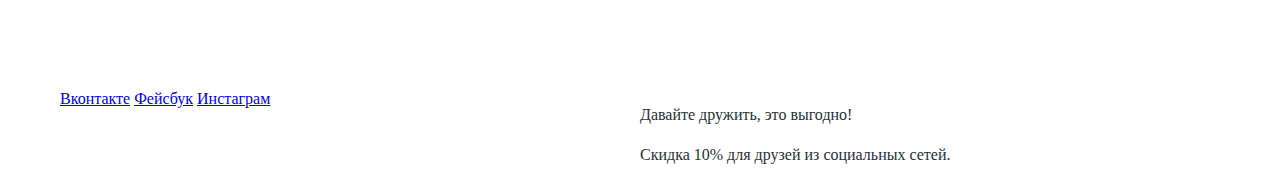
==== commit 6e177b47: "Еще одна поправка небольшая" ====
--- a/catalog.html
+++ b/catalog.html
@@ -166,10 +166,12 @@
       </div>
       <div class="container">
         <div class="address">
-          <h3>Nёrds design studio</h3>
-          <p>191116, Санкт-Петербург, ул. Б. Конюшенная, д. 19/8</p>
-          <p>тел. +7(812)275-75-75</p>
-          <a class="btn-write pink" href="#">Напишите нам</a>
+          <div class="address2">
+            <h3>Nёrds design studio</h3>
+            <p>191116, Санкт-Петербург, ул. Б. Конюшенная, д. 19/8</p>
+            <p>тел. +7(812)275-75-75</p>
+            <a class="btn-write pink" href="#">Напишите нам</a>
+          </div>
         </div>
       </div>
     </section>
--- a/css/style.css
+++ b/css/style.css
@@ -23,11 +23,6 @@
   clear: both;
 }
 
-.main-navigation{
-  width: 1160px;
-  min-height: 120px;
-}
-
 .header-logo{
   float: left;
 }
@@ -53,11 +48,6 @@
   content: "";
   display: table;
   clear: both;
-}
-
-.features1{
-  width: 1160px;
-  min-height: 425px;
 }
 
 .features2::after{
@@ -100,11 +90,6 @@
   clear: both;
 }
 
-.menu{
-  width: 1160px;
-  min-height: 510px;
-}
-
 .menu-item:nth-child(3n){
   margin-right: 0;
 }
@@ -123,11 +108,6 @@
   clear: both;
 }
 
-.about{
-  width: 1161px;
-  min-height: 528px;
-}
-
 .about-left{
   float: left;
   width: 680px;
@@ -153,11 +133,6 @@
   content: "";
   display: table;
   clear: both;
-}
-
-.partners{
-  width: 1160px;
-  min-height: 180px;
 }
 
 .partner:nth-child(4n){
@@ -182,10 +157,19 @@
 }
 
 .address{
-  display: none;
-}
-
-.footer::after{
+  display: block;
+  width: 320px;
+  height: 310px;
+}
+
+.address2{
+  width: 195px;
+  height: 200px;
+  margin: auto;
+  text-align: left;
+}
+
+footer::after{
   content: "";
   display: table;
   clear: both;
@@ -198,7 +182,7 @@
 
 .footer-text{
   width: 580px;
-  float: left;
+  float: right;
 }
 
 .write-us{
@@ -292,14 +276,12 @@
 
 .catalog-main{
   width: 1160px;
-  outline: 1px solid black;
   font-size: 0;
 }
 
 .sidebar{
   width: 265px;
   display: inline-block;
-  outline: 1px solid black;
   vertical-align: top;
   font-size: 16px;
 }
@@ -313,7 +295,6 @@
 .catalog{
   width: 880px;
   display: inline-block;
-  outline: 1px solid black;
   font-size: 16px;
 }
 
@@ -324,7 +305,6 @@
 }
 
 .catalog-nav{
-  outline: 1px solid black;
 }
 
 .catalog-title{
@@ -339,6 +319,7 @@
   float: right;
   margin-top: 60px;
   margin-left: 100px;
+  font-size: 0;
 }
 
 .catalog-item::after{
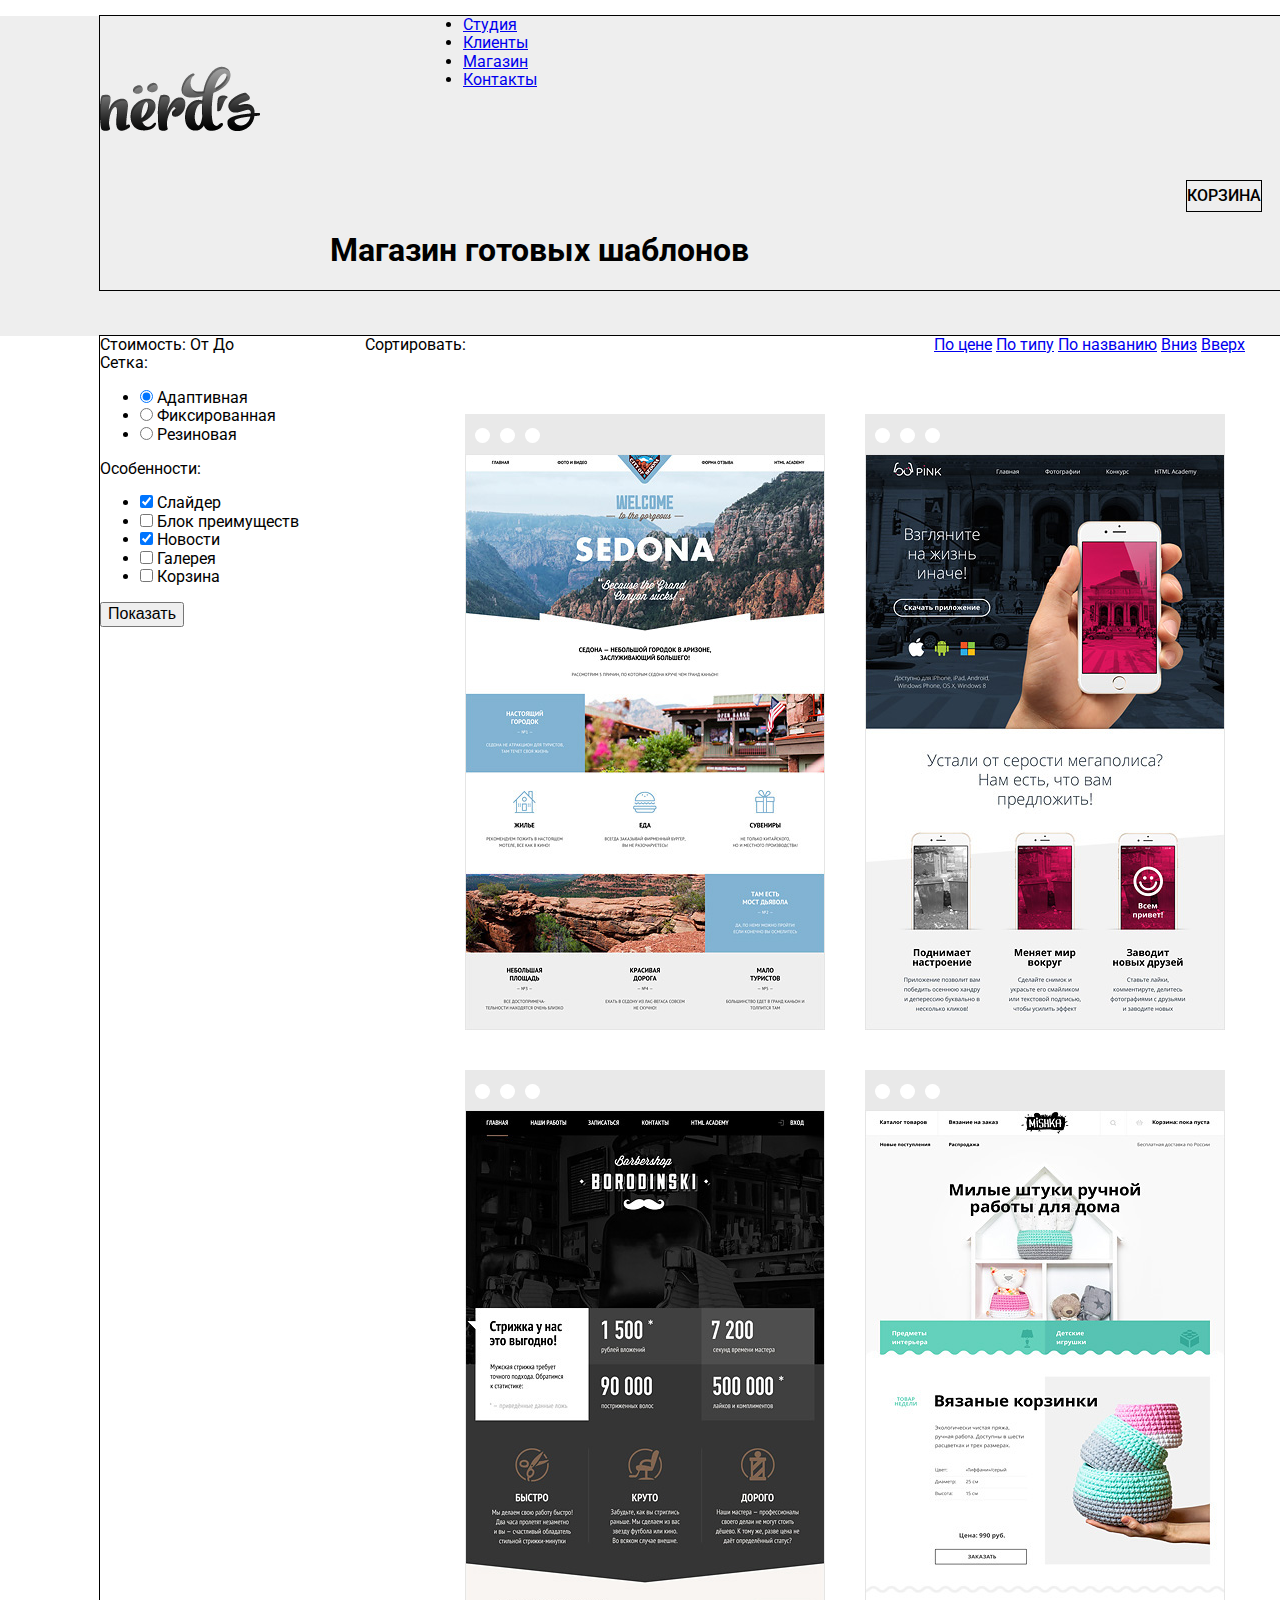
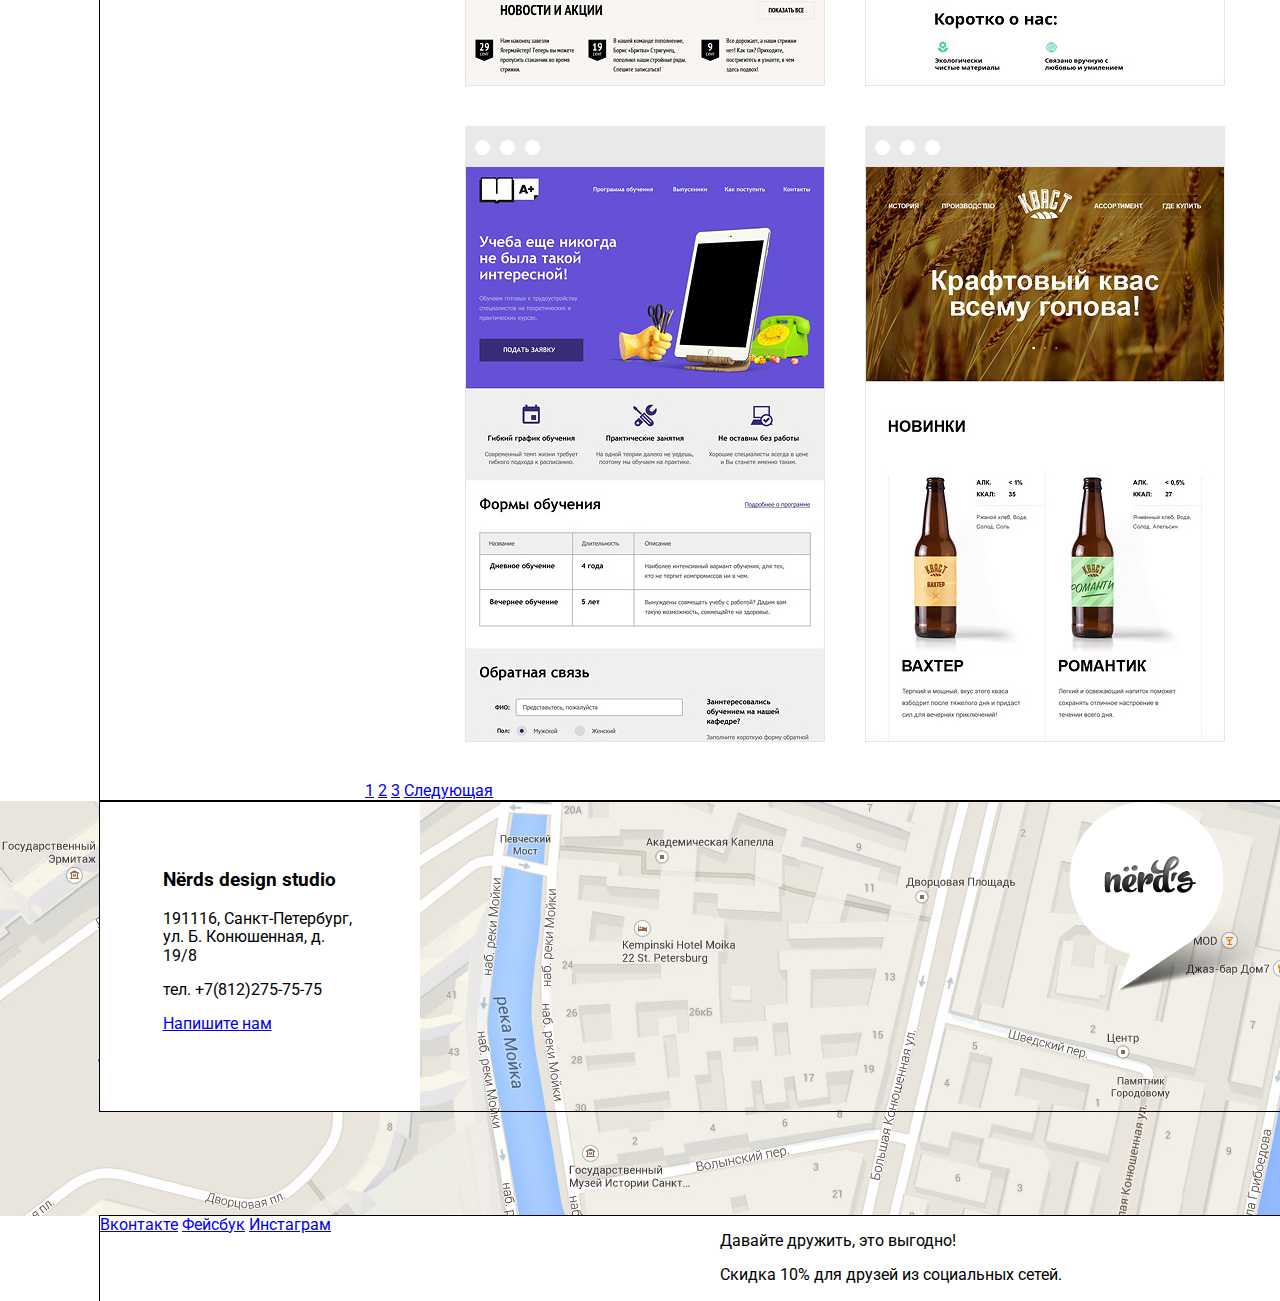
==== commit 472c727f: "только хедер главной страницы" ====
--- a/catalog.html
+++ b/catalog.html
@@ -3,6 +3,8 @@
   <head>
     <meta charset="utf-8">
     <title>Магазин шаблонов</title>
+    <link href="https://fonts.googleapis.com/css?family=Roboto:400,500,700&amp;subset=cyrillic" rel="stylesheet">
+    <link rel="stylesheet" href="css/normalize.css">
     <link href="css/style.css" rel="stylesheet">
   </head>
   <body>
@@ -31,7 +33,7 @@
             </ul>
           </nav>
           <div class="basket">
-            <a href="#">Корзина</a>
+            <a class="basket-link" href="#">Корзина</a>
           </div>
         </div>
 
@@ -160,11 +162,10 @@
     </div>
 
     <section class="map">
-      <img src="img/layer2.jpg" width="1440" height="416" alt="Карта">
-      <div class="map-marker">
-        <img src="img/map-marker.png" width="231" height="190" alt="маркер">
-      </div>
       <div class="container">
+        <div class="marker">
+          <img src="img/map-marker.png" width="231" height="190" alt="маркер">
+        </div>
         <div class="address">
           <div class="address2">
             <h3>Nёrds design studio</h3>
--- a/css/style.css
+++ b/css/style.css
@@ -1,20 +1,37 @@
 body {
-  font-size: 16px;
-  line-height: 24px;
-  color: #283136;
-  font-weight: normal;
-  font-family: Roboto;
+  min-width: 1400px;
+  font-family: Roboto, sans-serif;
+  color: #000000;
+}
+
+.container::after{
+  content: "";
+  display: table;
+  clear: both;
 }
 
 .container{
-  width: 1160px;
+  width: 1200px;
   margin-left: auto;
   margin-right: auto;
+  outline: 1px solid black;
+}
+
+.index-header::after{
+  content: "";
+  display: table;
+  clear: both;
 }
 
 .index-header{
   background-color: #eeeeee;
-  min-height: 545px;
+  outline: 1px solid black;
+}
+
+.header-logo{
+  float: left;
+  margin-top: 50px;
+  margin-right: 203px;
 }
 
 .main-navigation::after{
@@ -23,31 +40,76 @@
   clear: both;
 }
 
-.header-logo{
-  float: left;
-}
-
-.header-logo-pic{
-  margin-left: 88px;
-  margin-top: 41px;
-}
-
-.header-ul{
-  float:left;
-}
-
-.main-navigation li{
-  display: inline-block;
+.main-navigation{
+  margin-bottom: 5px;
+}
+
+.navigation{
+  float: left;
+  outline: 1px solid black;
+  margin-top: 75px;
+}
+
+.navigation ul{
+  padding: 0;
+  margin: 0;
+  font-size: 0;
+  outline: 1px solid black;
+}
+
+.navigation li{
+  display: inline-block;
+  vertical-align: top;
+  font-size: 16px;
+  font-weight: 500;
+  line-height: 30px;
+  font-family: Roboto, sans-serif;
+  text-transform: uppercase;
+  color: #000000;
+  outline: 1px solid black;
+}
+
+.navigation a{
+  display: block;
+  padding-right: 46px;
+  color: black;
+  text-decoration: none;
+}
+
+.navigation a:hover{
+  color: #fb565a;
+}
+
+.navigation a:active{
+  color: black;
+  opacity: 0.3;
 }
 
 .basket{
   float: right;
+  margin-top: 75px;
+  margin-right: 39px;
+  outline: 1px solid black;
+}
+
+.basket a{
+  font-size: 16px;
+  font-weight: 500;
+  line-height: 30px;
+  font-family: Roboto, sans-serif;
+  text-transform: uppercase;
+  color: black;
+  text-decoration: none;
 }
 
 .features1::after{
   content: "";
   display: table;
   clear: both;
+}
+
+.features1{
+  outline: 1px solid black;
 }
 
 .features2::after{
@@ -77,11 +139,54 @@
 .features-text{
   float: left;
   width: 380px;
+  margin-top: 14px;
+  margin-right: 51px;
+}
+
+.big{
+  display: block;
+  font-size: 55px;
+  line-height: 55px;
+  font-weight: 500;
+  font-family: Roboto, sans-serif;
+  color: #000000;
+  outline: 1px solid black;
+  margin-bottom: 0;
+}
+
+.small{
+  display: block;
+  font-size: 16px;
+  line-height: 24px;
+  font-weight: 400;
+  font-family: Roboto, sans-serif;
+  color: #000000;
+  outline: 1px solid black;
+  margin-top: 27px;
+  padding-left: 2px;
+}
+
+.btn-know-more{
+  display: inline-block;
+  margin-top: 22px;
+  padding: 17px 55px 17px;
+  border-radius: 2%;
+  font-weight: 500;
+  font-size: 16px;
+  line-height: 18px;
+  font-family: Roboto, sans-serif;
+  text-transform: uppercase;
+  text-decoration: none;
+  color: #ffffff;
+  background-color: #fb565a;
+  border: none;
+  cursor: pointer;
 }
 
 .features-img{
-  float: right;
-  margin-top: 12px;
+  float: left;
+  margin-top: 8px;
+  outline: 1px solid black;
 }
 
 .menu::after{
@@ -147,24 +252,26 @@
 }
 
 .map{
-  min-height: 500px;
-  margin-top: 83px;
-  text-align: center;
-}
-
-.map-marker{
-  display: none;
+  background-image: url("../img/layer2.jpg");
+  background-repeat: no-repeat;
+  height: 415px;
+}
+
+.marker{
+  float: right;
 }
 
 .address{
-  display: block;
   width: 320px;
   height: 310px;
+  background: white;
+  padding-top: 50px;
+  box-sizing: border-box;
+  float: left;
 }
 
 .address2{
   width: 195px;
-  height: 200px;
   margin: auto;
   text-align: left;
 }
@@ -245,22 +352,6 @@
 .write-us h1{
   font-size: 45px;
   line-height: 45px;
-}
-
-.big-text {
-  font-size: 55px;
-  line-height: 55px;
-  color: #000000;
-  font-weight: normal;
-  font-family: Roboto;
-}
-
-h2{
-  font-size: 24px;
-  line-height: 30px;
-  color: #000000;
-  font-weight: bold;
-  font-family: Roboto;
 }
 
 .catalog-header{
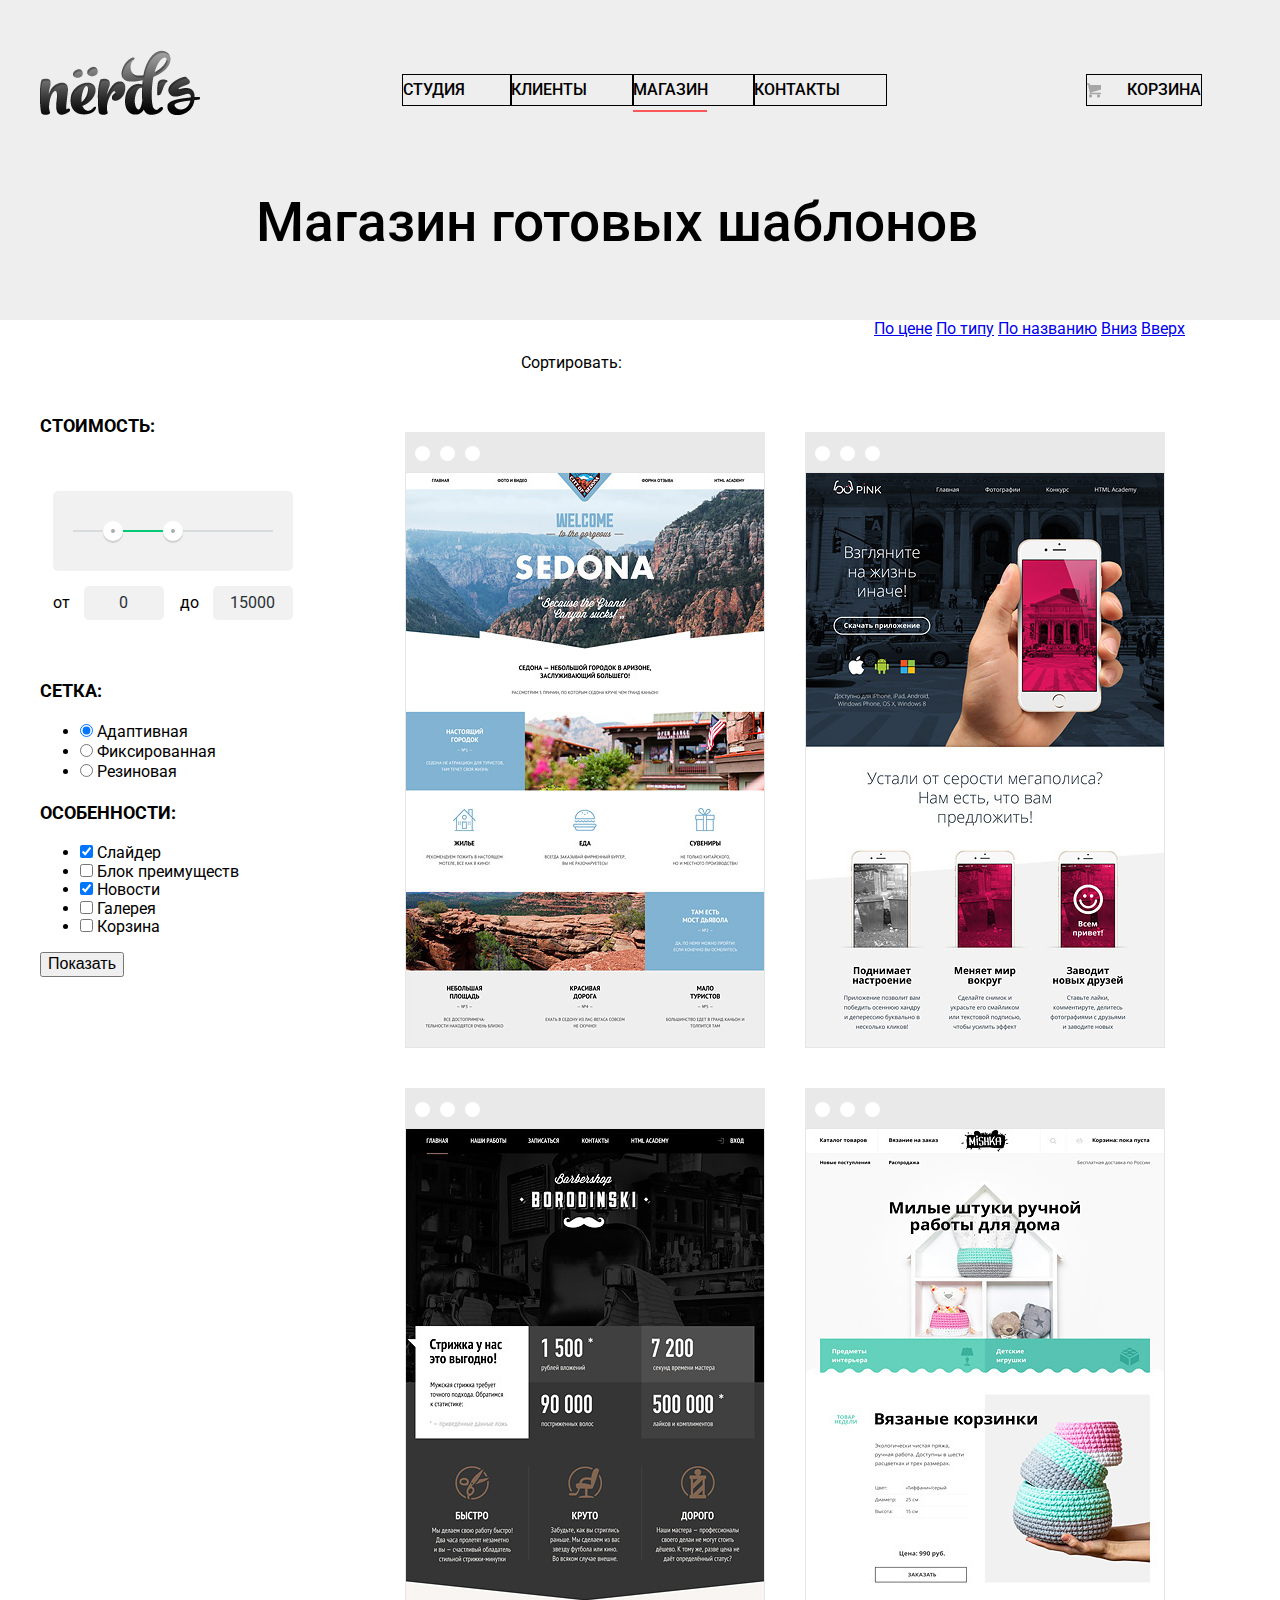
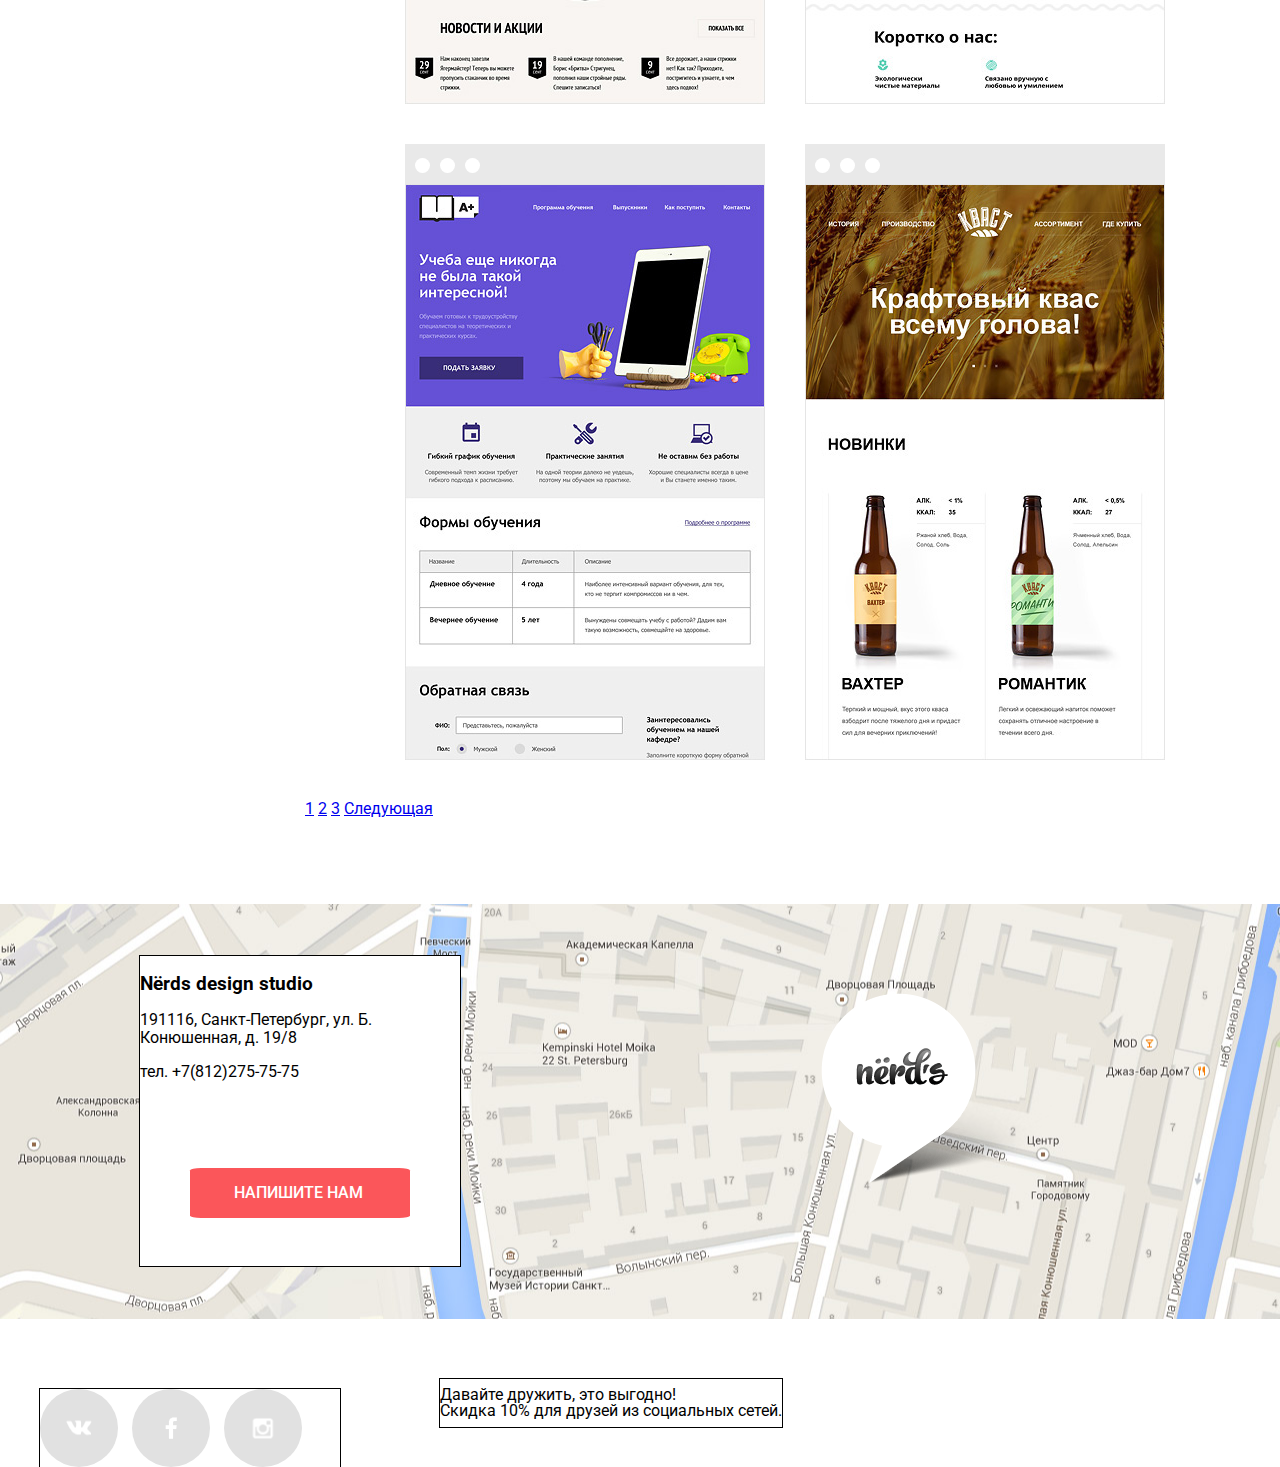
==== commit bfba03d7: "Декоративные элементы" ====
--- a/catalog.html
+++ b/catalog.html
@@ -16,29 +16,28 @@
               <img class="header-logo-pic" src="img/nerds-logo.png" width="160" height="65" alt="Нёрдс">
             </a>
           </div>
-          <nav>
-            <ul class="header-ul">
-              <li>
-                <a href="#">Студия</a>
-              </li>
-              <li>
-                <a href="#">Клиенты</a>
-              </li>
-              <li>
-                <a href="#">Магазин</a>
-              </li>
-              <li>
-                <a href="#">Контакты</a>
-              </li>
-            </ul>
-          </nav>
+          <div class="navigation">
+              <ul class="navigation-ul">
+                <li>
+                  <a href="#">Студия</a>
+                </li>
+                <li>
+                  <a href="#">Клиенты</a>
+                </li>
+                <li>
+                  <a class="pink-line" href="#">Магазин</a>
+                </li>
+                <li>
+                  <a href="#">Контакты</a>
+              </ul>
+          </div>
           <div class="basket">
             <a class="basket-link" href="#">Корзина</a>
           </div>
         </div>
 
-        <div class="title">
-          <h1 class="big-text">Магазин готовых шаблонов</h1>
+        <div class="catalog-title">
+          <h1 class="catalog-h1">Магазин готовых шаблонов</h1>
         </div>
       </div>
     </header>
@@ -46,16 +45,28 @@
     <div class="container">
       <main class="catalog-main">
         <div class="sidebar">
-          <form action="#" method="get">
-
-            <div class="price">
-              <span class="price-title">Стоимость: </span>
-                От
-                До
+
+          <h2 class="sidebar-h2">Стоимость:</h2>
+
+          <form action="form.php" method="GET">
+            <div class="range-filter">
+              <div class="range-controls">
+                <div class="scale">
+                  <div class="bar" style="margin-left: 20%; width: 30%"></div>
+                </div>
+                <div class="toggle toggle-min"></div>
+                <div class="toggle toggle-max"></div>
+              </div>
+
+              <div class="price-controls">
+                <label class="min-price">от <input name="min-price" type="text" value="0"></label>
+                <label class="max-price">до <input name="max-price" type="text" value="15000"></label>
+              </div>
             </div>
 
             <div class="net">
-              <span class="net-title">Сетка:</span>
+
+              <h2 class="sidebar-h2">Сетка:</h2>
               <ul>
                 <li>
                   <label>
@@ -76,7 +87,7 @@
             </div>
 
             <div class="catalog-features">
-              <span class="features-title">Особенности:</span>
+              <h2 class="sidebar-h2">Особенности:</h2>
               <ul>
                 <li>
                   <label>
@@ -109,8 +120,9 @@
             <div class="btn-show">
               <button type="submit">Показать</button>
             </div>
-          </div>
+
           </form>
+        </div>
 
         <section class="catalog">
           <div class="catalog-nav">
--- a/css/style.css
+++ b/css/style.css
@@ -1,7 +1,62 @@
+.sprite {
+    background-image: url("../img/spritesheet.png");
+    background-repeat: no-repeat;
+    display: block;
+}
+
+.sprite-cart-icon {
+    width: 15px;
+    height: 15px;
+    background-position: -10px -10px;
+}
+
+.sprite-checkbox-off {
+    width: 23px;
+    height: 23px;
+    background-position: -10px -45px;
+}
+
+.sprite-checkbox-on {
+    width: 27px;
+    height: 23px;
+    background-position: -10px -88px;
+}
+
+.sprite-fb-icon {
+    width: 12px;
+    height: 22px;
+    background-position: -10px -131px;
+}
+
+.sprite-insta-icon {
+    width: 21px;
+    height: 21px;
+    background-position: -10px -173px;
+}
+
+.sprite-radio-off {
+    width: 25px;
+    height: 25px;
+    background-position: -10px -214px;
+}
+
+.sprite-radio-on {
+    width: 25px;
+    height: 25px;
+    background-position: -10px -259px;
+}
+
+.sprite-vk-icon {
+    width: 26px;
+    height: 15px;
+    background-position: -10px -304px;
+}
+
 body {
-  min-width: 1400px;
+  font-size: 16px;
   font-family: Roboto, sans-serif;
   color: #000000;
+  min-width: 1200px;
 }
 
 .container::after{
@@ -14,7 +69,6 @@
   width: 1200px;
   margin-left: auto;
   margin-right: auto;
-  outline: 1px solid black;
 }
 
 .index-header::after{
@@ -32,6 +86,14 @@
   float: left;
   margin-top: 50px;
   margin-right: 203px;
+}
+
+.header-logo:hover{
+  opacity: 0.8;
+}
+
+.header-logo:active{
+  opacity: 0.3;
 }
 
 .main-navigation::after{
@@ -63,7 +125,7 @@
   font-size: 16px;
   font-weight: 500;
   line-height: 30px;
-  font-family: Roboto, sans-serif;
+  font-family: "Roboto", "Arial", sans-serif;
   text-transform: uppercase;
   color: #000000;
   outline: 1px solid black;
@@ -87,6 +149,7 @@
 
 .basket{
   float: right;
+  max-width: 140px;
   margin-top: 75px;
   margin-right: 39px;
   outline: 1px solid black;
@@ -96,10 +159,32 @@
   font-size: 16px;
   font-weight: 500;
   line-height: 30px;
-  font-family: Roboto, sans-serif;
+  font-family: "Roboto", "Arial", sans-serif;
   text-transform: uppercase;
   color: black;
   text-decoration: none;
+  padding-left: 40px;
+  position: relative;
+}
+
+.basket a::before{
+  content: "";
+  position: absolute;
+  width: 15px;
+  height: 15px;
+  background: url("../img/sprite.png") no-repeat;
+  background-position: -10px -10px;
+  top: 3px;
+  left: -1px;
+}
+
+.basket a:hover{
+  color: #fb565a;
+}
+
+.basket a:active{
+  color: black;
+  opacity: 0.3;
 }
 
 .features1::after{
@@ -148,7 +233,7 @@
   font-size: 55px;
   line-height: 55px;
   font-weight: 500;
-  font-family: Roboto, sans-serif;
+  font-family: "Roboto", "Arial", sans-serif;
   color: #000000;
   outline: 1px solid black;
   margin-bottom: 0;
@@ -159,7 +244,7 @@
   font-size: 16px;
   line-height: 24px;
   font-weight: 400;
-  font-family: Roboto, sans-serif;
+  font-family: "Roboto", "Arial", sans-serif;
   color: #000000;
   outline: 1px solid black;
   margin-top: 27px;
@@ -174,7 +259,7 @@
   font-weight: 500;
   font-size: 16px;
   line-height: 18px;
-  font-family: Roboto, sans-serif;
+  font-family: "Roboto", "Arial", sans-serif;
   text-transform: uppercase;
   text-decoration: none;
   color: #ffffff;
@@ -183,16 +268,29 @@
   cursor: pointer;
 }
 
+.btn-know-more:hover{
+  background-color: #e74246;
+}
+
+.btn-know-more:active{
+  background-color: #d7373b;
+}
+
 .features-img{
   float: left;
   margin-top: 8px;
   outline: 1px solid black;
+  line-height: 0;
 }
 
 .menu::after{
   content: "";
   display: table;
   clear: both;
+}
+
+.menu{
+  outline: 1px solid black;
 }
 
 .menu-item:nth-child(3n){
@@ -207,89 +305,496 @@
   margin-right: 100px;
 }
 
+.menu-h2{
+  display: block;
+  margin-bottom: 0;
+  margin-top: 21px;
+  font-size: 24px;
+  line-height: 30px;
+  font-weight: 700;
+  text-transform: uppercase;
+  font-family: "Roboto", "Arial", sans-serif;
+  color: #000000;
+  outline: 1px solid black;
+}
+
+.menu-p{
+  display: block;
+  margin-top: 18px;
+  width: 248px;
+  font-size: 16px;
+  line-height: 24px;
+  font-weight: 400;
+  font-family: "Roboto", "Arial", sans-serif;
+  color: #000000;
+  outline: 1px solid black;
+}
+
+.menu-btn{
+  display: inline-block;
+  box-sizing: border-box;
+  width: 160px;
+  height: 50px;
+  margin-top: 15px;
+  padding: 18px 40px;
+  border-radius: 5%;
+  font-weight: 500;
+  font-size: 16px;
+  line-height: 18px;
+  font-family: "Roboto", "Arial", sans-serif;
+  text-transform: uppercase;
+  text-decoration: none;
+  color: #ffffff;
+  border: none;
+  cursor: pointer;
+}
+
+.pink{
+  background-color: #fb565a;
+}
+
+.pink:hover{
+  background-color: #e74246;
+}
+
+.pink:active{
+  background-color: #d7373b;
+}
+
+.green{
+  background-color: #00ca74;
+}
+
+.green:hover{
+  background-color: #00bc6c;
+}
+
+.green:active{
+  background-color: #00aa62;
+}
+
+.yellow{
+  background-color: #efc84a;
+}
+
+.yellow:hover{
+  background-color: #eab534;
+}
+
+.yellow:active{
+  background-color: #e5a722;
+}
+
 .about::after{
   content: "";
   display: table;
   clear: both;
 }
 
+.about{
+  outline: 1px solid black;
+  margin-top: 113px;
+}
+
 .about-left{
   float: left;
-  width: 680px;
-  min-height: 440px;
+  outline: 1px solid black;
+}
+
+.about-company{
+  width: 660px;
+  font-weight: 500;
+  font-size: 45px;
+  line-height: 45px;
+  font-family: "Roboto", "Arial", sans-serif;
+  color: black;
+  outline: 1px solid black;
+  margin-bottom: 0;
+}
+
+.about-min{
+  width: 620px;
+  margin-top: 32px;
+  font-weight: 400;
+  font-size: 16px;
+  line-height: 24px;
+  font-family: "Roboto", "Arial", sans-serif;
+  color: black;
+  outline: 1px solid black;
+}
+
+.about-orders{
+  width: 310px;
+  margin-top: 40px;
+  font-size: 16px;
+  line-height: 24px;
+  font-weight: 700px;
+  font-family: "Roboto", "Arial", sans-serif;
+  color: black;
+  text-transform: uppercase;
+  outline: 1px solid black;
+}
+
+.about-left ul{
+  margin-top: 24px;
+  padding-left: 0;
+  font-size: 16px;
+  line-height: 24px;
+  font-family: "Roboto", "Arial", sans-serif;
+  color: black;
+  outline: 1px solid black;
+}
+
+.about-left li:before{
+  content: "";
+  display: block;
+  width: 25px;
+  height: 2px;
+  background-color: #fb565a;
+  position: absolute;
+  top: 11px;
+  left: 0px;
+}
+
+.about-left li{
+  margin-top: 24px;
+  padding-left: 36px;
+  list-style-type: none;
+  position: relative;
 }
 
 .about-right{
-  float: left;
+  float: right;
   width: 400px;
-  min-height: 440px;
-}
-
-.percent{
-  display: inline-block;
-}
-
-.percent-content{
-  display: inline-block;
+  outline: 1px solid black;
+}
+
+.about-logo{
+  margin-top: 10px;
+  outline: 1px solid black;
+}
+
+.about-2004{
+  display: block;
+  padding-left: 17px;
+  margin-top: 32px;
+  margin-bottom: 0;
+  font-size: 16px;
+  line-height: 24px;
+  font-weight: bold;
+  font-family: "Roboto", "Arial", sans-serif;
+  color: black;
+  text-transform: uppercase;
+  outline: 1px solid black;
+}
+
+.percents{
+  outline: 1px solid black;
+}
+
+.percent-item{
+  display: inline-block;
+  position: relative;
+  margin-top: 42px;
+  margin-right: 15px;
+  margin-bottom: 0;
   width: 100px;
-}
-
-.partners::after{
-  content: "";
-  display: table;
-  clear: both;
-}
-
-.partner:nth-child(4n){
-  margin-right: 0;
-}
-
-.partner{
-  width: 260px;
-  min-height: 120px;
-  float: left;
-  margin-right: 40px;
+  font-size: 45px;
+  line-height: 45px;
+  font-weight: bold;
+  font-family: "Roboto", "Arial", sans-serif;
+  color: black;
+  outline: 1px solid black;
+}
+
+.sign-percent{
+  position: absolute;
+  font-size: 27px;
+  top: -9px;
+}
+
+.percent-content-item{
+  padding-top: 3px;
+  padding-right: 16px;
+  display: inline-block;
+  width: 100px;
+}
+
+.partners:before{
+  content: "";
+  display: table;
+  width: 1160px;
+  height: 2px;
+  background-color: #eeeeee;
+  position: absolute;
+  top: 8px;
+  left: 0px;
+}
+
+.partners:after{
+  content: "";
+  display: table;
+  clear: both;
+}
+
+.partners{
+  margin-top: 48px;
+  padding-bottom: 40px;
+  position: relative;
+}
+
+.partner:hover{
+  opacity: 1;
+}
+
+.partner:active{
+  opacity: 0.1;
+}
+
+.partners-item-1{
+  width: 230px;
+  float: left;
+  position: relative;
+  margin-top: 72px;
+  margin-right: 34px;
+  margin-left: 31px;
+  opacity: 0.2;
+}
+
+.partners-item-1:after{
+  content: "";
+  display: table;
+  width: 2px;
+  height: 53px;
+  background-color: black;
+  opacity: 0.3;
+  position: absolute;
+  top: 1px;
+  left: 248px;
+}
+
+.partners-item-2{
+  width: 230px;
+  float: left;
+  position: relative;
+  margin-top: 56px;
+  margin-right: 30px;
+  margin-left: 31px;
+  opacity: 0.2;
+}
+
+.partners-item-2:after{
+  content: "";
+  display: table;
+  width: 2px;
+  height: 53px;
+  background-color: black;
+  opacity: 0.3;
+  position: absolute;
+  top: 18px;
+  left: 253px;
+}
+
+.partners-item-3{
+  width: 230px;
+  float: left;
+  position: relative;
+  margin-top: 75px;
+  margin-right: 30px;
+  margin-left: 52px;
+  opacity: 0.2;
+}
+
+.partners-item-3:after{
+  content: "";
+  display: table;
+  width: 2px;
+  height: 53px;
+  background-color: black;
+  opacity: 0.3;
+  position: absolute;
+  top: 0px;
+  left: 241px;
+}
+
+.partners-item-4{
+  width: 230px;
+  float: left;
+  position: relative;
+  margin-top: 62px;
+  margin-right: 0px;
+  margin-left: 47px;
+  opacity: 0.2;
+}
+
+.partners-item-4:after{
+  content: "";
+  display: table;
+  width: 1160px;
+  height: 2px;
+  background-color: black;
+  opacity: 0.3;
+  position: absolute;
+  top: 129px;
+  left: -945px;
 }
 
 .map{
+  position: relative;
+  margin-top: 85px;
+  background-position: center;
   background-image: url("../img/layer2.jpg");
   background-repeat: no-repeat;
   height: 415px;
 }
 
-.marker{
-  float: right;
-}
-
 .address{
   width: 320px;
   height: 310px;
+  position: absolute;
+  top: 52px;
+  left: 140px;
   background: white;
-  padding-top: 50px;
   box-sizing: border-box;
-  float: left;
-}
-
-.address2{
-  width: 195px;
-  margin: auto;
-  text-align: left;
+  font-size: 16px;
+  line-height: 18px;
+  font-weight: 400;
+  font-family: "Roboto", "Arial", sans-serif;
+  color: black;
+  outline: 1px solid black;
+}
+
+.design-studio{
+  position: absolute;
+  left: 51px;
+  top: 33px;
+  font-size: 18px;
+  line-height: 30px;
+  font-weight: bold;
+  font-family: "Roboto", "Arial", sans-serif;
+  color: black;
+  text-transform: uppercase;
+  outline: 1px solid black;
+}
+
+.address-address{
+  position: absolute;
+  top: 88px;
+  left: 52px;
+}
+
+.btn-write{
+  position: absolute;
+  top: 212px;
+  left: 50px;
+  box-sizing: border-box;
+  width: 220px;
+  height: 50px;
+  padding-top: 16px;
+  padding-left: 44px;
+  border-radius: 5%;
+  font-weight: 500;
+  font-size: 16px;
+  line-height: 18px;
+  font-family: "Roboto", "Arial", sans-serif;
+  text-transform: uppercase;
+  text-decoration: none;
+  color: #ffffff;
+  border: none;
+  cursor: pointer;
+}
+
+.marker{
+  position: absolute;
+  top: 89px;
+  left: 821px;
 }
 
 footer::after{
   content: "";
   display: table;
   clear: both;
+}
+
+footer{
+  outline: 1px solid black;
 }
 
 .footer-social{
   width: 300px;
   float: left;
+  margin-top: 70px;
+  outline: 1px solid black;
+  margin-right: 100px;
+}
+
+.social-btn::before{
+  content: "";
+  position: absolute;
+  top: 50%;
+  left: 50%;
+  transform: translate(-50%, -50%);
+  background-image: url("../img/sprite.png");
+  background-repeat: no-repeat;
+}
+
+.social-btn-vk::before{
+  width: 26px;
+  height: 15px;
+  background-position: -10px -304px;
+}
+
+.social-btn-fb::before{
+  width: 12px;
+  height: 22px;
+  background-position: -10px -131px;
+}
+
+.social-btn-inst::before{
+  width: 21px;
+  height: 21px;
+  background-position: -10px -173px;
+}
+
+.social-btn:hover{
+  background-color: #e74246;
+}
+
+.social-btn:active{
+  background-color: #d7373b;
+}
+
+.social-btn{
+  display: inline-block;
+  vertical-align: top;
+  width: 78px;
+  height: 78px;
+  font-size: 0;
+  background-color: #e1e1e1;
+  position: relative;
+  border-radius: 50%;
+  box-sizing: border-box;
+  margin-right: 10px;
 }
 
 .footer-text{
-  width: 580px;
-  float: right;
+  float: left;
+  margin-top: 60px;
+  line-height: 0;
+  outline: 1px solid black;
+}
+
+.footer-big{
+  font-size: 36px;
+  line-height: 36px;
+  font-weight: bold;
+  font-family: "Roboto", "Arial", sans-serif;
+  color: black;
+}
+
+.footer-small{
+  display: block;
+  margin-top: 20px;
 }
 
 .write-us{
@@ -303,6 +808,10 @@
   margin-top: 40px;
 }
 
+.write-us{
+  margin-top: 300px;
+}
+
 .write-name{
   display: inline-block;
   width: 360px;
@@ -359,10 +868,33 @@
   min-height: 320px;
 }
 
-.title{
-  width: 740px;
-  margin: 0 auto;
-  padding: 0 auto;
+.pink-line{
+  position: relative;
+}
+
+.pink-line::after{
+  content: "";
+  display: block;
+  width: 74px;
+  height: 2px;
+  background: #fb565a;
+  position: absolute;
+  top: 35px;
+  left: 0;
+}
+
+.catalog-title{
+  float: left;
+  margin-left: 216px;
+  margin-top: 34px;
+}
+
+.catalog-h1{
+  font-size: 55px;
+  line-height: 55px;
+  font-weight: 500;
+  font-style: "Roboto", "Arial", sans-serif;
+  color: black;
 }
 
 .catalog-main{
@@ -371,10 +903,103 @@
 }
 
 .sidebar{
+  margin-top: 76px;
   width: 265px;
   display: inline-block;
   vertical-align: top;
   font-size: 16px;
+}
+
+.sidebar-h2{
+  font-size: 18px;
+  line-height: 30px;
+  font-weight: bold;
+  font-family: "Roboto", "Arial", sans-serif;
+  color: black;
+  text-transform: uppercase;
+}
+
+.range-filter {
+  width: 240px;
+  margin: 50px auto;
+}
+
+.range-controls {
+  position: relative;
+  margin-bottom: 15px;
+  padding-top: 39px;
+  padding-right: 20px;
+  padding-left: 20px;
+  height: 41px;
+  border-radius: 5px;
+  background: #f1f1f1;
+}
+
+.range-controls .scale {
+  height: 2px;
+  background: #d7dcde;
+}
+
+.range-controls .bar {
+  width: 70%;
+  height: 2px;
+  background: #00ca74;
+}
+
+.range-controls .toggle {
+  position: absolute;
+  top: 30px;
+  left: 0px;
+  width: 4px;
+  height: 4px;
+  cursor: pointer;
+  border: 8px solid #fff;
+  border-radius: 50%;
+  background: #ababab;
+  box-shadow: 0 2px 1px 0 #cfcfcf;
+}
+
+.range-controls .toggle-min {
+  left: 50px;
+}
+
+.range-controls .toggle-max {
+  left: 110px;
+}
+
+.price-controls {
+  font-size: 0;
+}
+
+.price-controls label {
+  font-size: 16px;
+  display: inline-block;
+  width: 50%;
+}
+
+.max-price {
+  text-align: right;
+}
+
+.price-controls input {
+  font-family: 'Roboto', 'Arial', sans-serif;
+  font-size: 16px;
+  width: 60px;
+  margin-left: 10px;
+  padding: 8px 10px;
+  text-align: center;
+  color: #283136;
+  border: none;
+  border-radius: 5px;
+  background: #f1f1f1;
+}
+
+.net{
+  margin-top: 56px;
+  font-size: 16px;
+  line-height: 20px;
+  font-weight: normal;
+  font-family: 'Roboto', 'Arial', sans-serif;
 }
 
 .catalog::after{
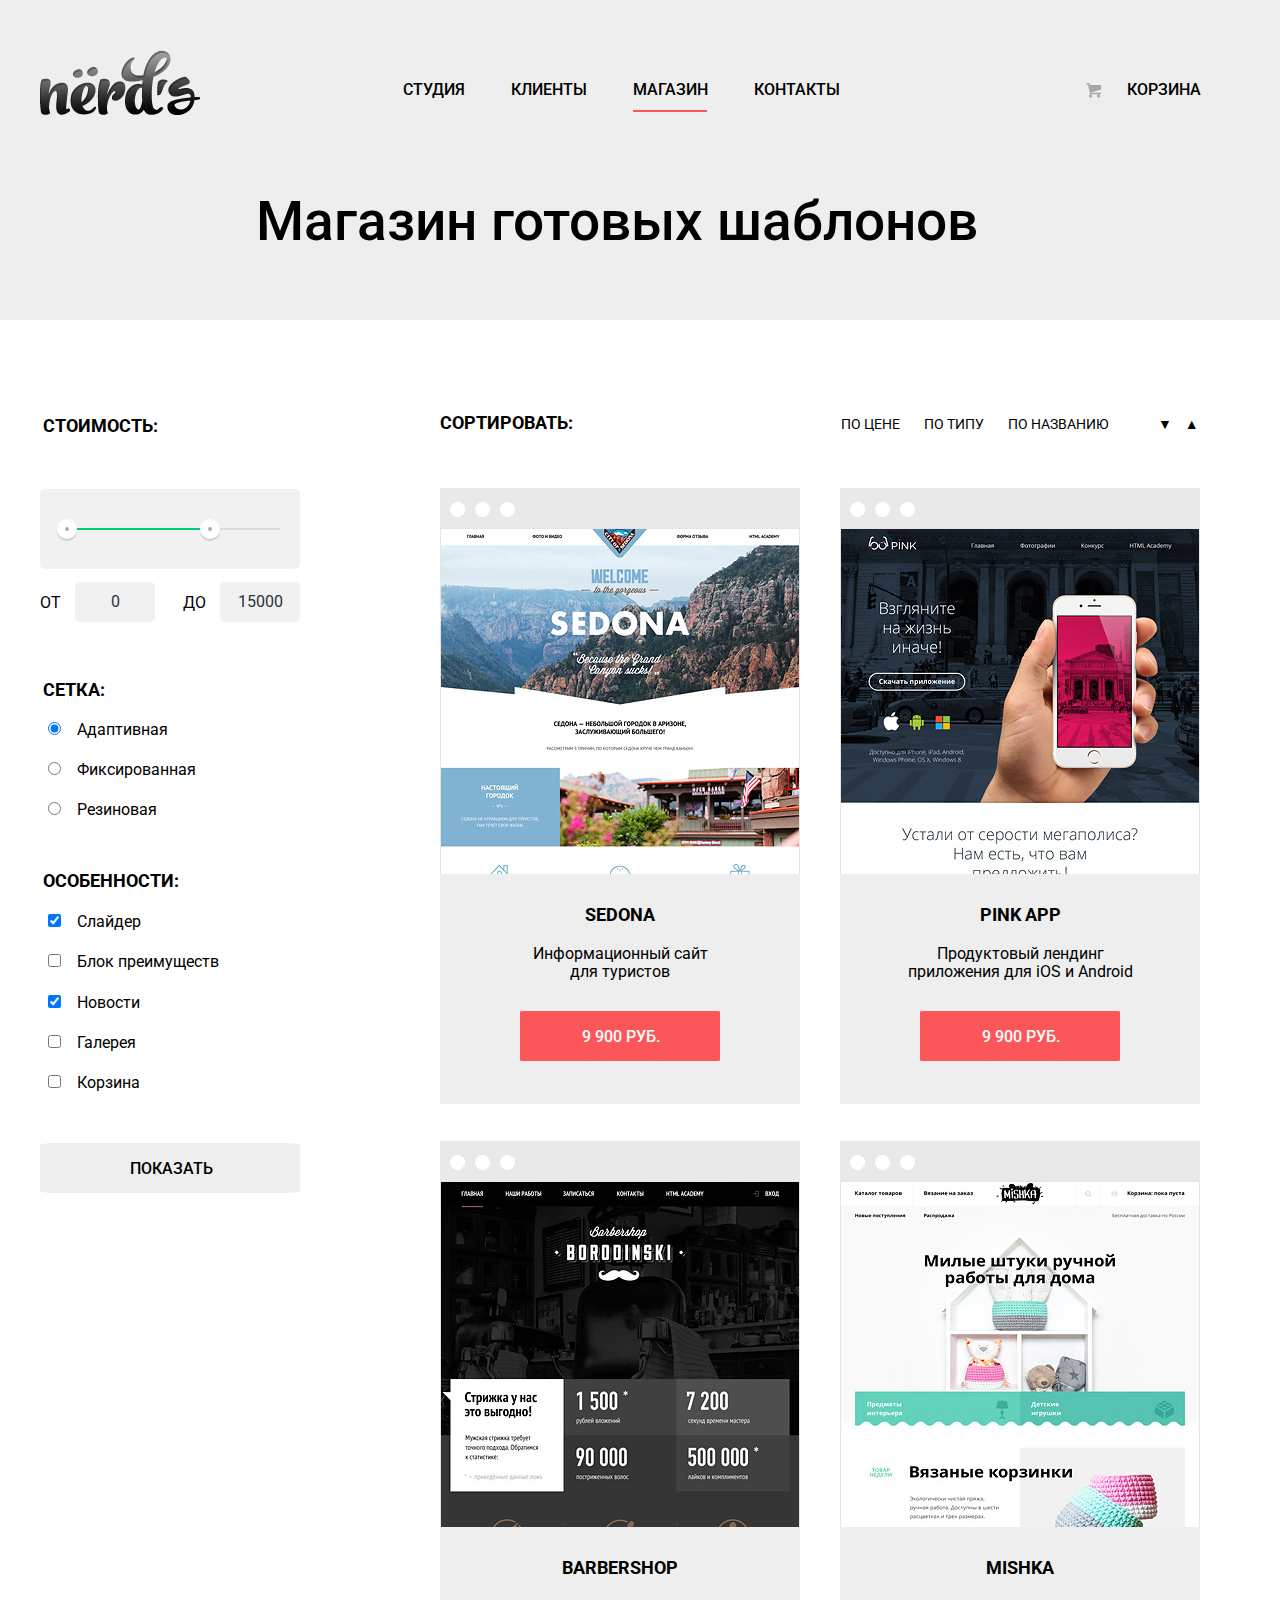
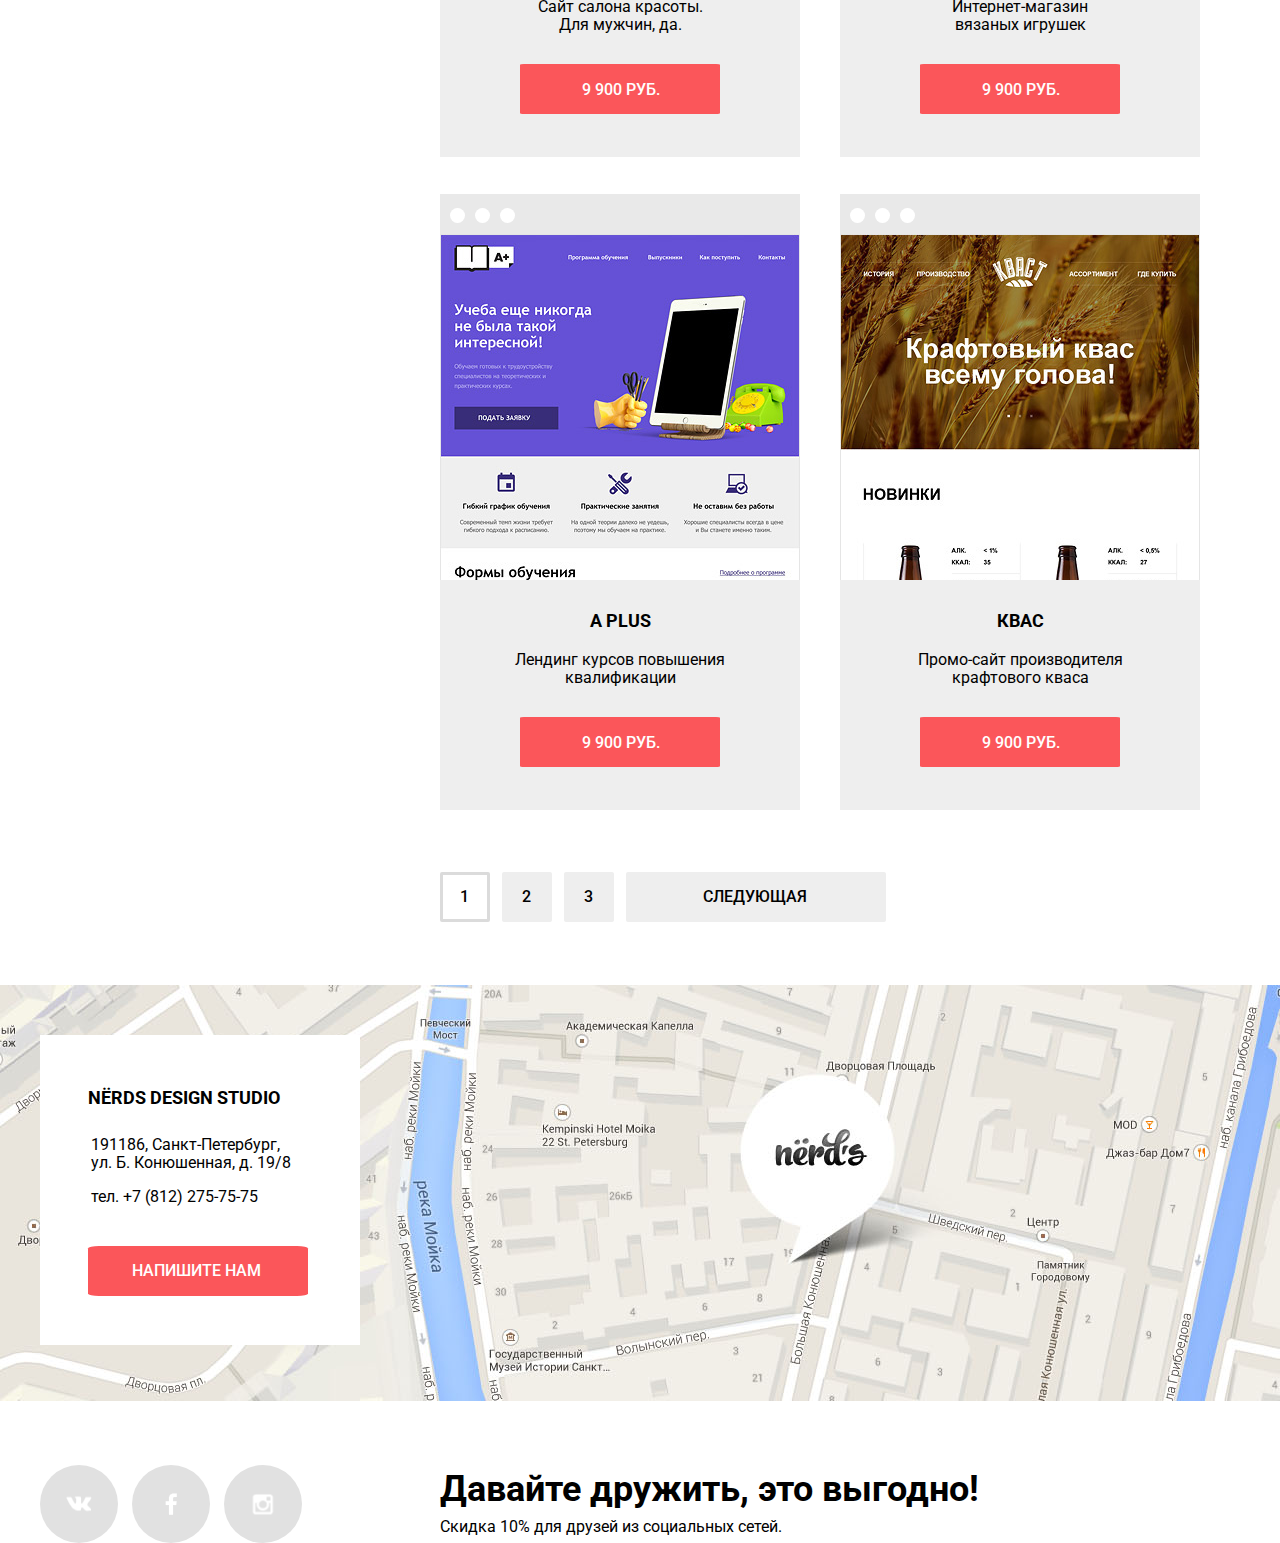
==== commit 5463b268: "на общую проверку" ====
--- a/catalog.html
+++ b/catalog.html
@@ -49,10 +49,11 @@
           <h2 class="sidebar-h2">Стоимость:</h2>
 
           <form action="form.php" method="GET">
+
             <div class="range-filter">
               <div class="range-controls">
                 <div class="scale">
-                  <div class="bar" style="margin-left: 20%; width: 30%"></div>
+                  <div class="bar" style="width: 70%"></div>
                 </div>
                 <div class="toggle toggle-min"></div>
                 <div class="toggle toggle-max"></div>
@@ -69,50 +70,42 @@
               <h2 class="sidebar-h2">Сетка:</h2>
               <ul>
                 <li>
-                  <label>
-                    <input type="radio" name="net-radio" value="adaptive" checked> Адаптивная
-                  </label>
-                </li>
-                <li>
-                  <label>
-                    <input type="radio" name="net-radio" value="fixed"> Фиксированная
-                  </label>
-                </li>
-                <li>
-                  <label>
-                    <input type="radio" name="net-radio" value="rubber"> Резиновая
-                  </label>
+                  <input type="radio" name="net-radio" id="net-radio-adaptive" value="adaptive" checked>
+                  <label for="net-radio-adaptive">Адаптивная</label>
+                </li>
+                <li>
+                  <input type="radio" name="net-radio" id="net-radio-fixed" value="fixed">
+                  <label for="net-radio-fixed">Фиксированная</label>
+                </li>
+                <li>
+                  <input type="radio" name="net-radio" id="net-radio-rubber" value="rubber">
+                  <label for="net-radio-rubber">Резиновая</label>
                 </li>
               </ul>
             </div>
 
             <div class="catalog-features">
-              <h2 class="sidebar-h2">Особенности:</h2>
+              <h2 class="sidebar-h2 features-h2">Особенности:</h2>
               <ul>
                 <li>
-                  <label>
-                    <input type="checkbox" name="slider-chekbox" value="slider" checked> Слайдер
-                  </label>
-                </li>
-                <li>
-                  <label>
-                    <input type="checkbox" name="advantages-chekbox" value="advantages"> Блок преимуществ
-                  </label>
-                </li>
-                <li>
-                  <label>
-                    <input type="checkbox" name="news-chekbox" value="news" checked> Новости
-                  </label>
-                </li>
-                <li>
-                  <label>
-                    <input type="checkbox" name="gallery-chekbox" value="gallery"> Галерея
-                  </label>
-                </li>
-                <li>
-                  <label>
-                    <input type="checkbox" name="basket-chekbox" value="basket"> Корзина
-                  </label>
+                  <input type="checkbox" name="slider-chekbox" id="slider-chekbox-field" value="slider" checked>
+                  <label for="slider-chekbox-field">Слайдер</label>
+                </li>
+                <li>
+                  <input type="checkbox" name="advantages-chekbox" id="advantages-chekbox-field" value="advantages">
+                  <label for="advantages-chekbox-field">Блок преимуществ</label>
+                </li>
+                <li>
+                  <input type="checkbox" name="news-chekbox" id="news-chekbox-field" value="news" checked>
+                  <label for="news-chekbox-field">Новости</label>
+                </li>
+                <li>
+                    <input type="checkbox" name="gallery-chekbox" id="gallery-checkbox-field" value="gallery">
+                    <label for="gallery-checkbox-field">Галерея</label>
+                </li>
+                <li>
+                    <input type="checkbox" name="basket-chekbox" id="basket-checkbox-field" value="basket">
+                    <label for="basket-checkbox-field">Корзина</label>
                 </li>
               </ul>
             </div>
@@ -126,47 +119,72 @@
 
         <section class="catalog">
           <div class="catalog-nav">
-            <span class="catalog-title">Сортировать:</span>
+            <span class="catalog-nav-title">Сортировать:</span>
             <div class="sort-type">
               <a class="btn-price" href="#">По цене</a>
               <a class="btn-type" href="#">По типу</a>
               <a class="btn-name" href="#">По названию</a>
-              <a class="btn-down" href="#">Вниз</a>
-              <a class="btn-up" href="#">Вверх</a>
+              <a class="btn-down" href="#">&#9660;</a>
+              <a class="btn-up" href="#">&#9650;</a>
             </div>
           </div>
 
           <div class="catalog-content">
             <div class="catalog-item">
-              <img src="img/img-sedona.jpg" width="360" heigt="576" alt="Sedona">
-              <div class="sedona-block">
-                <a href="#">Sedona</a>
-                <p class="sedona-text">Информационный сайт для туристов</p>
-                <a href="#">9 900 руб.</a>
-              </div>
-            </div>
-            <div class="catalog-item">
-              <img src="img/img-pink.jpg" width="360" heigt="576" alt="Pink">
-            </div>
-            <div class="catalog-item">
-              <img src="img/img-barbershop.jpg" width="360" heigt="576" alt="Barbershop">
-            </div>
-            <div class="catalog-item">
-              <img src="img/img-mishka.jpg" width="360" heigt="576" alt="Милые штуки">
-            </div>
-            <div class="catalog-item">
-              <img src="img/img-aplus.jpg" width="360" heigt="576" alt="Учеба">
-            </div>
-            <div class="catalog-item">
-              <img src="img/img-kvast.jpg" width="360" heigt="576" alt="Крафтовый квас">
+              <img src="img/img-sedona.jpg" width="360" height="576" alt="Sedona">
+              <div class="catalog-block">
+                <a class="block-title" href="#">Sedona</a>
+                <p class="block-text short-text">Информационный сайт для туристов</p>
+                <a class="block-price" href="#">9 900 руб.</a>
+              </div>
+            </div>
+            <div class="catalog-item">
+              <img src="img/img-pink.jpg" width="360" height="576" alt="Pink">
+              <div class="catalog-block">
+                <a class="block-title" href="#">Pink app</a>
+                <p class="block-text long-text">Продуктовый лендинг приложения для iOS и Android</p>
+                <a class="block-price" href="#">9 900 руб.</a>
+              </div>
+            </div>
+            <div class="catalog-item">
+              <img src="img/img-barbershop.jpg" width="360" height="576" alt="Barbershop">
+              <div class="catalog-block">
+                <a class="block-title" href="#">Barbershop</a>
+                <p class="block-text short-text">Сайт салона красоты. Для мужчин, да.</p>
+                <a class="block-price" href="#">9 900 руб.</a>
+              </div>
+            </div>
+            <div class="catalog-item">
+              <img src="img/img-mishka.jpg" width="360" height="576" alt="Милые штуки">
+              <div class="catalog-block">
+                <a class="block-title" href="#">Mishka</a>
+                <p class="block-text short-text">Интернет-магазин вязаных игрушек</p>
+                <a class="block-price" href="#">9 900 руб.</a>
+              </div>
+            </div>
+            <div class="catalog-item">
+              <img src="img/img-aplus.jpg" width="360" height="576" alt="Учеба">
+              <div class="catalog-block">
+                <a class="block-title" href="#">A Plus</a>
+                <p class="block-text long-text">Лендинг курсов повышения квалификации</p>
+                <a class="block-price" href="#">9 900 руб.</a>
+              </div>
+            </div>
+            <div class="catalog-item">
+              <img src="img/img-kvast.jpg" width="360" height="576" alt="Крафтовый квас">
+              <div class="catalog-block">
+                <a class="block-title" href="#">Квас</a>
+                <p class="block-text long-text">Промо-сайт производителя крафтового кваса</p>
+                <a class="block-price" href="#">9 900 руб.</a>
+              </div>
             </div>
           </div>
 
           <div class="catalog-links">
-            <a href="#">1</a>
+            <a class="white-back" href="#">1</a>
             <a href="#">2</a>
             <a href="#">3</a>
-            <a href="#">Следующая</a>
+            <a class="next" href="#">Следующая</a>
           </div>
 
         </section>
@@ -175,16 +193,13 @@
 
     <section class="map">
       <div class="container">
-        <div class="marker">
-          <img src="img/map-marker.png" width="231" height="190" alt="маркер">
-        </div>
         <div class="address">
-          <div class="address2">
-            <h3>Nёrds design studio</h3>
-            <p>191116, Санкт-Петербург, ул. Б. Конюшенная, д. 19/8</p>
-            <p>тел. +7(812)275-75-75</p>
-            <a class="btn-write pink" href="#">Напишите нам</a>
-          </div>
+          <h3 class="design-studio">Nёrds design studio</h3>
+          <div class="address-address">
+            <p>191186, Санкт-Петербург,<br> ул. Б. Конюшенная, д. 19/8</p>
+            <p>тел. +7 (812) 275-75-75</p>
+          </div>
+          <a class="btn-write pink" href="#">Напишите нам</a>
         </div>
       </div>
     </section>
@@ -193,12 +208,12 @@
       <div class="container">
         <div class="footer-social">
           <a class="social-btn social-btn-vk" href="#">Вконтакте</a>
-          <a class="social-btn social-btn-fb" href="#">Фейсбук</a>
-          <a class="social-btn social-btn-inst" href="#">Инстаграм</a>
+          <a class="social-btn social-btn-fb" href="#">2</a>
+          <a class="social-btn social-btn-inst" href="#">3</a>
         </div>
         <div class="footer-text">
-          <p><span class="footer-span">Давайте дружить, это выгодно!</span></p>
-          <p>Скидка 10% для друзей из социальных сетей.</p>
+          <p><span class="footer-big">Давайте дружить, это выгодно!</span></p>
+          <p class="footer-small">Скидка 10% для друзей из социальных сетей.</p>
         </div>
       </div>
     </footer>
--- a/css/style.css
+++ b/css/style.css
@@ -54,7 +54,7 @@
 
 body {
   font-size: 16px;
-  font-family: Roboto, sans-serif;
+  font-family: "Roboto", "Arial", sans-serif;
   color: #000000;
   min-width: 1200px;
 }
@@ -79,7 +79,6 @@
 
 .index-header{
   background-color: #eeeeee;
-  outline: 1px solid black;
 }
 
 .header-logo{
@@ -102,13 +101,8 @@
   clear: both;
 }
 
-.main-navigation{
-  margin-bottom: 5px;
-}
-
 .navigation{
   float: left;
-  outline: 1px solid black;
   margin-top: 75px;
 }
 
@@ -116,7 +110,6 @@
   padding: 0;
   margin: 0;
   font-size: 0;
-  outline: 1px solid black;
 }
 
 .navigation li{
@@ -128,7 +121,6 @@
   font-family: "Roboto", "Arial", sans-serif;
   text-transform: uppercase;
   color: #000000;
-  outline: 1px solid black;
 }
 
 .navigation a{
@@ -152,7 +144,6 @@
   max-width: 140px;
   margin-top: 75px;
   margin-right: 39px;
-  outline: 1px solid black;
 }
 
 .basket a{
@@ -187,44 +178,58 @@
   opacity: 0.3;
 }
 
-.features1::after{
+.slider{
+  position: relative;
+}
+
+.slider input[type=radio] {
+    position: absolute;
+    opacity: 0;
+}
+
+.slider-controls{
+    position: absolute;
+    bottom: 95px;
+    left: 50%;
+    width: 200px;
+    height: 10px;
+    margin-left: -100px;
+    text-align: center;
+    z-index: 1000;
+}
+
+.slider-controls label{
+    display: inline-block;
+    width: 4px;
+    height: 4px;
+    margin: 0 3px;
+    background: white;
+    border: 3px solid white;
+    vertical-align: top;
+    border-radius: 50%;
+    cursor: pointer;
+}
+
+#btn-1:checked ~ .slider-controls label[for="btn-1"],
+#btn-2:checked ~ .slider-controls label[for="btn-2"],
+#btn-3:checked ~ .slider-controls label[for="btn-3"] {
+    background:#c1c1c1;
+}
+
+.features::after{
   content: "";
   display: table;
   clear: both;
 }
 
-.features1{
-  outline: 1px solid black;
-}
-
-.features2::after{
-  content: "";
-  display: table;
-  clear: both;
-}
-
-.features2{
-  width: 1160px;
-  min-height: 425px;
-  display: none;
-}
-
-.features3::after{
-  content: "";
-  display: table;
-  clear: both;
-}
-
-.features3{
-  width: 1160px;
-  min-height: 425px;
-  display: none;
+.features{
+  display: block;
 }
 
 .features-text{
   float: left;
   width: 380px;
-  margin-top: 14px;
+  margin-top: 19px;
   margin-right: 51px;
 }
 
@@ -235,7 +240,6 @@
   font-weight: 500;
   font-family: "Roboto", "Arial", sans-serif;
   color: #000000;
-  outline: 1px solid black;
   margin-bottom: 0;
 }
 
@@ -246,9 +250,14 @@
   font-weight: 400;
   font-family: "Roboto", "Arial", sans-serif;
   color: #000000;
-  outline: 1px solid black;
   margin-top: 27px;
   padding-left: 2px;
+}
+
+.features-img{
+  float: left;
+  margin-top: 15px;
+  line-height: 0;
 }
 
 .btn-know-more{
@@ -276,21 +285,108 @@
   background-color: #d7373b;
 }
 
-.features-img{
-  float: left;
-  margin-top: 8px;
-  outline: 1px solid black;
+.features2::after{
+  content: "";
+  display: table;
+  clear: both;
+}
+
+.features2{
+  width: 1160px;
+  min-height: 425px;
+  display: none;
+}
+
+.features-text-2{
+  float: left;
+  width: 380px;
+  margin-top: 12px;
+  margin-right: 51px;
+}
+
+.big-2{
+  display: block;
+  width: 525px;
+  font-size: 55px;
+  line-height: 55px;
+  font-weight: 500;
+  font-family: "Roboto", "Arial", sans-serif;
+  color: #000000;
+  margin-top: 60px;
+  margin-bottom: 0;
+}
+
+.small-2{
+  display: block;
+  width: 420px;
+  font-size: 16px;
+  line-height: 24px;
+  font-weight: 400;
+  font-family: "Roboto", "Arial", sans-serif;
+  color: #000000;
+  margin-top: 27px;
+  padding-left: 2px;
+}
+
+.features-img-2{
+  float: right;
+  margin-top: 0px;
   line-height: 0;
 }
 
+.features3::after{
+  content: "";
+  display: table;
+  clear: both;
+}
+
+.features3{
+  width: 1160px;
+  min-height: 425px;
+  display: none;
+}
+
+.features-text-3{
+  float: left;
+  width: 380px;
+  margin-top: 14px;
+  margin-right: 21px;
+}
+
+.big-3{
+  display: block;
+  width: 420px;
+  font-size: 55px;
+  line-height: 55px;
+  font-weight: 500;
+  font-family: "Roboto", "Arial", sans-serif;
+  color: #000000;
+  margin-top: 60px;
+  margin-bottom: 0;
+}
+
+.small-3{
+  display: block;
+  width: 350px;
+  font-size: 16px;
+  line-height: 24px;
+  font-weight: 400;
+  font-family: "Roboto", "Arial", sans-serif;
+  color: #000000;
+  margin-top: 27px;
+  padding-left: 2px;
+}
+
+.features-img-3{
+  float: left;
+  margin-top: 15px;
+  line-height: 0;
+}
+
 .menu::after{
   content: "";
   display: table;
   clear: both;
-}
-
-.menu{
-  outline: 1px solid black;
 }
 
 .menu-item:nth-child(3n){
@@ -315,7 +411,6 @@
   text-transform: uppercase;
   font-family: "Roboto", "Arial", sans-serif;
   color: #000000;
-  outline: 1px solid black;
 }
 
 .menu-p{
@@ -327,7 +422,6 @@
   font-weight: 400;
   font-family: "Roboto", "Arial", sans-serif;
   color: #000000;
-  outline: 1px solid black;
 }
 
 .menu-btn{
@@ -392,13 +486,11 @@
 }
 
 .about{
-  outline: 1px solid black;
   margin-top: 113px;
 }
 
 .about-left{
   float: left;
-  outline: 1px solid black;
 }
 
 .about-company{
@@ -408,7 +500,6 @@
   line-height: 45px;
   font-family: "Roboto", "Arial", sans-serif;
   color: black;
-  outline: 1px solid black;
   margin-bottom: 0;
 }
 
@@ -420,7 +511,6 @@
   line-height: 24px;
   font-family: "Roboto", "Arial", sans-serif;
   color: black;
-  outline: 1px solid black;
 }
 
 .about-orders{
@@ -432,7 +522,6 @@
   font-family: "Roboto", "Arial", sans-serif;
   color: black;
   text-transform: uppercase;
-  outline: 1px solid black;
 }
 
 .about-left ul{
@@ -442,7 +531,6 @@
   line-height: 24px;
   font-family: "Roboto", "Arial", sans-serif;
   color: black;
-  outline: 1px solid black;
 }
 
 .about-left li:before{
@@ -466,12 +554,10 @@
 .about-right{
   float: right;
   width: 400px;
-  outline: 1px solid black;
 }
 
 .about-logo{
   margin-top: 10px;
-  outline: 1px solid black;
 }
 
 .about-2004{
@@ -485,11 +571,6 @@
   font-family: "Roboto", "Arial", sans-serif;
   color: black;
   text-transform: uppercase;
-  outline: 1px solid black;
-}
-
-.percents{
-  outline: 1px solid black;
 }
 
 .percent-item{
@@ -504,7 +585,6 @@
   font-weight: bold;
   font-family: "Roboto", "Arial", sans-serif;
   color: black;
-  outline: 1px solid black;
 }
 
 .sign-percent{
@@ -539,15 +619,21 @@
 
 .partners{
   margin-top: 48px;
+  margin-bottom: 85px;
   padding-bottom: 40px;
   position: relative;
 }
 
-.partner:hover{
+.partner a{
+  display: inline-block;
+  opacity: 0.2;
+}
+
+.partner a:hover{
   opacity: 1;
 }
 
-.partner:active{
+.partner a:active{
   opacity: 0.1;
 }
 
@@ -558,7 +644,6 @@
   margin-top: 72px;
   margin-right: 34px;
   margin-left: 31px;
-  opacity: 0.2;
 }
 
 .partners-item-1:after{
@@ -566,8 +651,7 @@
   display: table;
   width: 2px;
   height: 53px;
-  background-color: black;
-  opacity: 0.3;
+  background-color: #eeeeee;
   position: absolute;
   top: 1px;
   left: 248px;
@@ -580,7 +664,6 @@
   margin-top: 56px;
   margin-right: 30px;
   margin-left: 31px;
-  opacity: 0.2;
 }
 
 .partners-item-2:after{
@@ -588,8 +671,7 @@
   display: table;
   width: 2px;
   height: 53px;
-  background-color: black;
-  opacity: 0.3;
+  background-color: #eeeeee;
   position: absolute;
   top: 18px;
   left: 253px;
@@ -602,7 +684,6 @@
   margin-top: 75px;
   margin-right: 30px;
   margin-left: 52px;
-  opacity: 0.2;
 }
 
 .partners-item-3:after{
@@ -610,8 +691,7 @@
   display: table;
   width: 2px;
   height: 53px;
-  background-color: black;
-  opacity: 0.3;
+  background-color: #eeeeee;
   position: absolute;
   top: 0px;
   left: 241px;
@@ -624,7 +704,6 @@
   margin-top: 62px;
   margin-right: 0px;
   margin-left: 47px;
-  opacity: 0.2;
 }
 
 .partners-item-4:after{
@@ -632,28 +711,25 @@
   display: table;
   width: 1160px;
   height: 2px;
-  background-color: black;
-  opacity: 0.3;
+  background-color: #eeeeee;
   position: absolute;
   top: 129px;
   left: -945px;
 }
 
 .map{
-  position: relative;
-  margin-top: 85px;
-  background-position: center;
+  padding-top: 50px;
+  background-position: center top;
   background-image: url("../img/layer2.jpg");
   background-repeat: no-repeat;
   height: 415px;
 }
 
 .address{
+  padding-top: 30px;
+  padding-left: 48px;
   width: 320px;
   height: 310px;
-  position: absolute;
-  top: 52px;
-  left: 140px;
   background: white;
   box-sizing: border-box;
   font-size: 16px;
@@ -661,32 +737,28 @@
   font-weight: 400;
   font-family: "Roboto", "Arial", sans-serif;
   color: black;
-  outline: 1px solid black;
 }
 
 .design-studio{
-  position: absolute;
-  left: 51px;
-  top: 33px;
+  display: block;
   font-size: 18px;
   line-height: 30px;
   font-weight: bold;
   font-family: "Roboto", "Arial", sans-serif;
   color: black;
   text-transform: uppercase;
-  outline: 1px solid black;
 }
 
 .address-address{
-  position: absolute;
-  top: 88px;
-  left: 52px;
+  display: block;
+  margin-top: 23px;
+  padding-left: 3px;
+  margin-bottom: 40px;
 }
 
 .btn-write{
-  position: absolute;
-  top: 212px;
-  left: 50px;
+  margin-top: 0 auto;
+  display: block;
   box-sizing: border-box;
   width: 220px;
   height: 50px;
@@ -704,27 +776,16 @@
   cursor: pointer;
 }
 
-.marker{
-  position: absolute;
-  top: 89px;
-  left: 821px;
-}
-
 footer::after{
   content: "";
   display: table;
   clear: both;
-}
-
-footer{
-  outline: 1px solid black;
 }
 
 .footer-social{
   width: 300px;
   float: left;
-  margin-top: 70px;
-  outline: 1px solid black;
+  margin-top: 15px;
   margin-right: 100px;
 }
 
@@ -778,10 +839,9 @@
 }
 
 .footer-text{
-  float: left;
-  margin-top: 60px;
+  margin-top: 5px;
+  float: left;
   line-height: 0;
-  outline: 1px solid black;
 }
 
 .footer-big{
@@ -798,34 +858,111 @@
 }
 
 .write-us{
+  display: none;
+  position: fixed;
   width: 960px;
   height: 590px;
   box-sizing: border-box;
-  border: 1px solid grey;
-  display: inline-block;
-  padding-top: 75px;
+  padding-top: 37px;
   padding-left: 100px;
-  margin-top: 40px;
-}
-
-.write-us{
-  margin-top: 300px;
+  margin-top: 340px;
+  background: white;
+  position: absolute;
+  top: 1367px;
+  right: 172px;
+  box-shadow: 0 20px 40px 0 rgba(0, 1, 1, .75);
+}
+
+.write-us-h1{
+  font-size: 45px;
+  line-height: 45px;
+  font-weight: 500px;
+  font-family: "Roboto", "Arial", sans-serif;
+}
+
+.close{
+  width: 25px;
+  height: 25px;
+  position: absolute;
+  top: 75px;
+  right: 87px;
+  opacity: 0.3;
+}
+
+.close::before, .close::after{
+  content: "";
+  display: block;
+  position: absolute;
+  width: 25px;
+  height: 5px;
+  background: #fb565a;
+}
+
+.close::before{
+  top: 10px;
+  left: 0px;
+  transform: rotate(45deg);
+}
+
+.close::after{
+  bottom: 10px;
+  right: 0px;
+  transform: rotate(-45deg);
+}
+
+.close:hover{
+  opacity: 1;
+  cursor: pointer;
+}
+
+.close:active{
+  opacity: 0.1;
 }
 
 .write-name{
   display: inline-block;
   width: 360px;
   margin-right: 36px;
+  margin-top: 10px;
+}
+
+.write-name input{
+  margin-top: 10px;
+  padding-left: 13px;
+  border: 2px solid #d7dcde;
+  border-radius: 3px;
+  color: #bababa;
 }
 
 .write-email{
   display: inline-block;
   width: 360px;
+  margin-top: 10px;
+}
+
+.write-email input{
+  margin-top: 10px;
+  padding-left: 13px;
+  border: 2px solid #d7dcde;
+  border-radius: 3px;
+  color: #bababa;
 }
 
 .write-text{
-  margin-top: 40px;
+  margin-top: 33px;
   width: 760px;
+}
+
+.write-text textarea{
+  margin-top: 10px;
+  padding-top: 11px;
+  padding-left: 13px;
+  width: 760px;
+  height: 120px;
+  box-sizing: border-box;
+  border: 2px solid #d7dcde;
+  border-radius: 3px;
+  color: #bababa;
 }
 
 #user-name-field{
@@ -840,11 +977,6 @@
   box-sizing: border-box;
 }
 
-#user-text-field{
-  width: 760px;
-  box-sizing: border-box;
-}
-
 .write-name label,
 .write-email label,
 .write-text label{
@@ -853,14 +985,23 @@
   line-height: 18px;
 }
 
-.write-btn{
+.write-btn button{
+  margin-top: 42px;
+  box-sizing: border-box;
   width: 260px;
-  margin-top: 50px;
-}
-
-.write-us h1{
-  font-size: 45px;
-  line-height: 45px;
+  height: 50px;
+  padding: center;
+  border-radius: 2%;
+  font-weight: 500;
+  font-size: 16px;
+  line-height: 18px;
+  font-family: "Roboto", "Arial", sans-serif;
+  text-transform: uppercase;
+  text-decoration: none;
+  color: white;
+  background: #fb565a;
+  border: none;
+  cursor: pointer;
 }
 
 .catalog-header{
@@ -886,7 +1027,7 @@
 .catalog-title{
   float: left;
   margin-left: 216px;
-  margin-top: 34px;
+  margin-top: 38px;
 }
 
 .catalog-h1{
@@ -900,11 +1041,12 @@
 .catalog-main{
   width: 1160px;
   font-size: 0;
+  margin-bottom: 63px;
 }
 
 .sidebar{
   margin-top: 76px;
-  width: 265px;
+  width: 250px;
   display: inline-block;
   vertical-align: top;
   font-size: 16px;
@@ -917,16 +1059,17 @@
   font-family: "Roboto", "Arial", sans-serif;
   color: black;
   text-transform: uppercase;
+  margin-left: 3px;
 }
 
 .range-filter {
-  width: 240px;
-  margin: 50px auto;
+  width: 260px;
+  margin-top: 48px;
 }
 
 .range-controls {
   position: relative;
-  margin-bottom: 15px;
+  margin-bottom: 13px;
   padding-top: 39px;
   padding-right: 20px;
   padding-left: 20px;
@@ -960,11 +1103,11 @@
 }
 
 .range-controls .toggle-min {
-  left: 50px;
+  left: 17px;
 }
 
 .range-controls .toggle-max {
-  left: 110px;
+  left: 160px;
 }
 
 .price-controls {
@@ -975,6 +1118,11 @@
   font-size: 16px;
   display: inline-block;
   width: 50%;
+  font-size: 16px;
+  line-height: 22px;
+  font-weight: 400px;
+  font-family: "Roboto", "Arial", sans-serif;
+  text-transform: uppercase;
 }
 
 .max-price {
@@ -984,7 +1132,8 @@
 .price-controls input {
   font-family: 'Roboto', 'Arial', sans-serif;
   font-size: 16px;
-  width: 60px;
+  width: 80px;
+  height: 40px;
   margin-left: 10px;
   padding: 8px 10px;
   text-align: center;
@@ -992,16 +1141,78 @@
   border: none;
   border-radius: 5px;
   background: #f1f1f1;
+  box-sizing: border-box;
 }
 
 .net{
-  margin-top: 56px;
+  margin-top: 53px;
   font-size: 16px;
   line-height: 20px;
   font-weight: normal;
   font-family: 'Roboto', 'Arial', sans-serif;
 }
 
+input[type="radio"]{
+  display: inline-block;
+  margin-right: 12px;
+}
+
+.net ul{
+  list-style: none;
+  padding: 0;
+  margin: 0;
+}
+
+.net ul li{
+  padding-left: 8px;
+  margin-bottom: 20px;
+}
+
+.catalog-features{
+  margin-top: 46px;
+}
+
+.features-h2{
+  margin-bottom: 17px;
+}
+
+input[type="checkbox"]{
+  display: inline-block;
+  margin-right: 12px;
+}
+
+.catalog-features ul{
+  list-style: none;
+  padding: 0;
+  margin: 0;
+}
+
+.catalog-features ul li{
+  padding-left: 8px;
+  margin-bottom: 22px;
+}
+
+.btn-show button{
+  margin-top: 50px;
+  display: block;
+  box-sizing: border-box;
+  width: 260px;
+  height: 50px;
+  padding-top: 4px;
+  padding-left: 8px;
+  border-radius: 5%;
+  font-weight: 500;
+  font-size: 16px;
+  line-height: 18px;
+  font-family: "Roboto", "Arial", sans-serif;
+  text-transform: uppercase;
+  text-decoration: none;
+  color: black;
+  background-color: #eeeeee;
+  border: none;
+  cursor: pointer;
+}
+
 .catalog::after{
   content: "";
   display: table;
@@ -1009,7 +1220,7 @@
 }
 
 .catalog{
-  width: 880px;
+  width: 910px;
   display: inline-block;
   font-size: 16px;
 }
@@ -1020,21 +1231,50 @@
   clear: both;
 }
 
-.catalog-nav{
-}
-
-.catalog-title{
-  float: left;
+.catalog-nav-title{
+  float: left;
+  margin-left: 150px;
+  margin-top: 94px;
+  font-size: 18px;
+  line-height: 18px;
+  font-weight: bold;
+  font-family: "Roboto", "Arial", sans-serif;
+  text-transform: uppercase;
 }
 
 .sort-type{
-  float: right;
+  float: left;
+  margin-top: 95px;
+  margin-left: 268px;
+}
+
+.btn-price, .btn-type, .btn-name, .btn-up, .btn-down{
+  display: inline-block;
+  font-size: 14px;
+  line-height: 18px;
+  font-weight: 400;
+  color: black;
+  font-family: "Roboto", "Arial", sans-serif;
+  text-transform: uppercase;
+  text-decoration: none;
+}
+
+.btn-price, .btn-type{
+  padding-right: 20px;
+}
+
+.btn-name{
+  padding-right: 45px;
+}
+
+.btn-down{
+  padding-right: 9px;
 }
 
 .catalog-content{
   float: right;
-  margin-top: 60px;
-  margin-left: 100px;
+  margin-top: 55px;
+  margin-left: 150px;
   font-size: 0;
 }
 
@@ -1058,25 +1298,110 @@
   padding-top: 40px;
   position: relative;
   margin-right: 40px;
-  margin-bottom: 40px;
+  margin-bottom: 37px;
 }
 
 .catalog-item:nth-child(2n){
   margin-right: 0;
 }
 
-.sedona-block{
+.catalog-item:hover .catalog-block{
+  display: block;
+}
+
+.catalog-block{
+  display: block;
+  box-sizing: border-box;
   background-color: #eeeeee;
   width: 360px;
   height: 230px;
-  display: none;
-  position: relative;
+  position: absolute;
+  bottom: 0;
+  font-size: 16px;
+  line-height: 18px;
+  font-family: "Roboto", "Arial", sans-serif;
+}
+
+.block-title{
+  display: block;
+  font-size: 18px;
+  line-height: 30px;
+  font-weight: bold;
+  color: black;
+  font-family: "Roboto", "Arial", sans-serif;
+  text-decoration: none;
+  text-transform: uppercase;
+  text-align: center;
+  padding-top: 26px;
+}
+
+.block-text{
+  display: block;
+  width: 230px;
+  text-align: center;
+  margin: 15px auto 0;
+}
+
+.short-text{
+  max-width: 185px;
+}
+
+.long-text{
+  max-width: 230px;
+}
+
+.block-price{
+  display: block;
+  box-sizing: border-box;
+  width: 200px;
+  height: 50px;
+  margin-left: 80px;
+  margin-top: 30px;
+  padding-left: 62px;
+  padding-top: 17px;
+  border-radius: 2%;
+  font-weight: 500;
+  font-size: 16px;
+  line-height: 18px;
+  font-family: "Roboto", "Arial", sans-serif;
+  text-transform: uppercase;
+  text-decoration: none;
+  color: white;
+  background: #fb565a;
+  border: none;
+  cursor: pointer;
 }
 
 .catalog-links{
-  float: left;
+  margin-left: 150px;
 }
 
 .catalog-links a{
   display: inline-block;
-}
+  margin-top: 25px;
+  margin-right: 8px;
+  width: 50px;
+  height: 50px;
+  padding: 17px;
+  padding-top: 13px;
+  box-sizing: border-box;
+  font-size: 16px;
+  line-height: 18px;
+  font-weight: 500;
+  text-decoration: none;
+  text-transform: uppercase;
+  color: black;
+  border: 3px solid #eeeeee;
+  background-color: #eeeeee;
+  border-radius: 2px;
+}
+
+.catalog-links .white-back{
+  background-color: white;
+  border: 3px solid #dbdbdb;
+}
+
+.catalog-links .next{
+  width: 260px;
+  padding-left: 74px;
+}
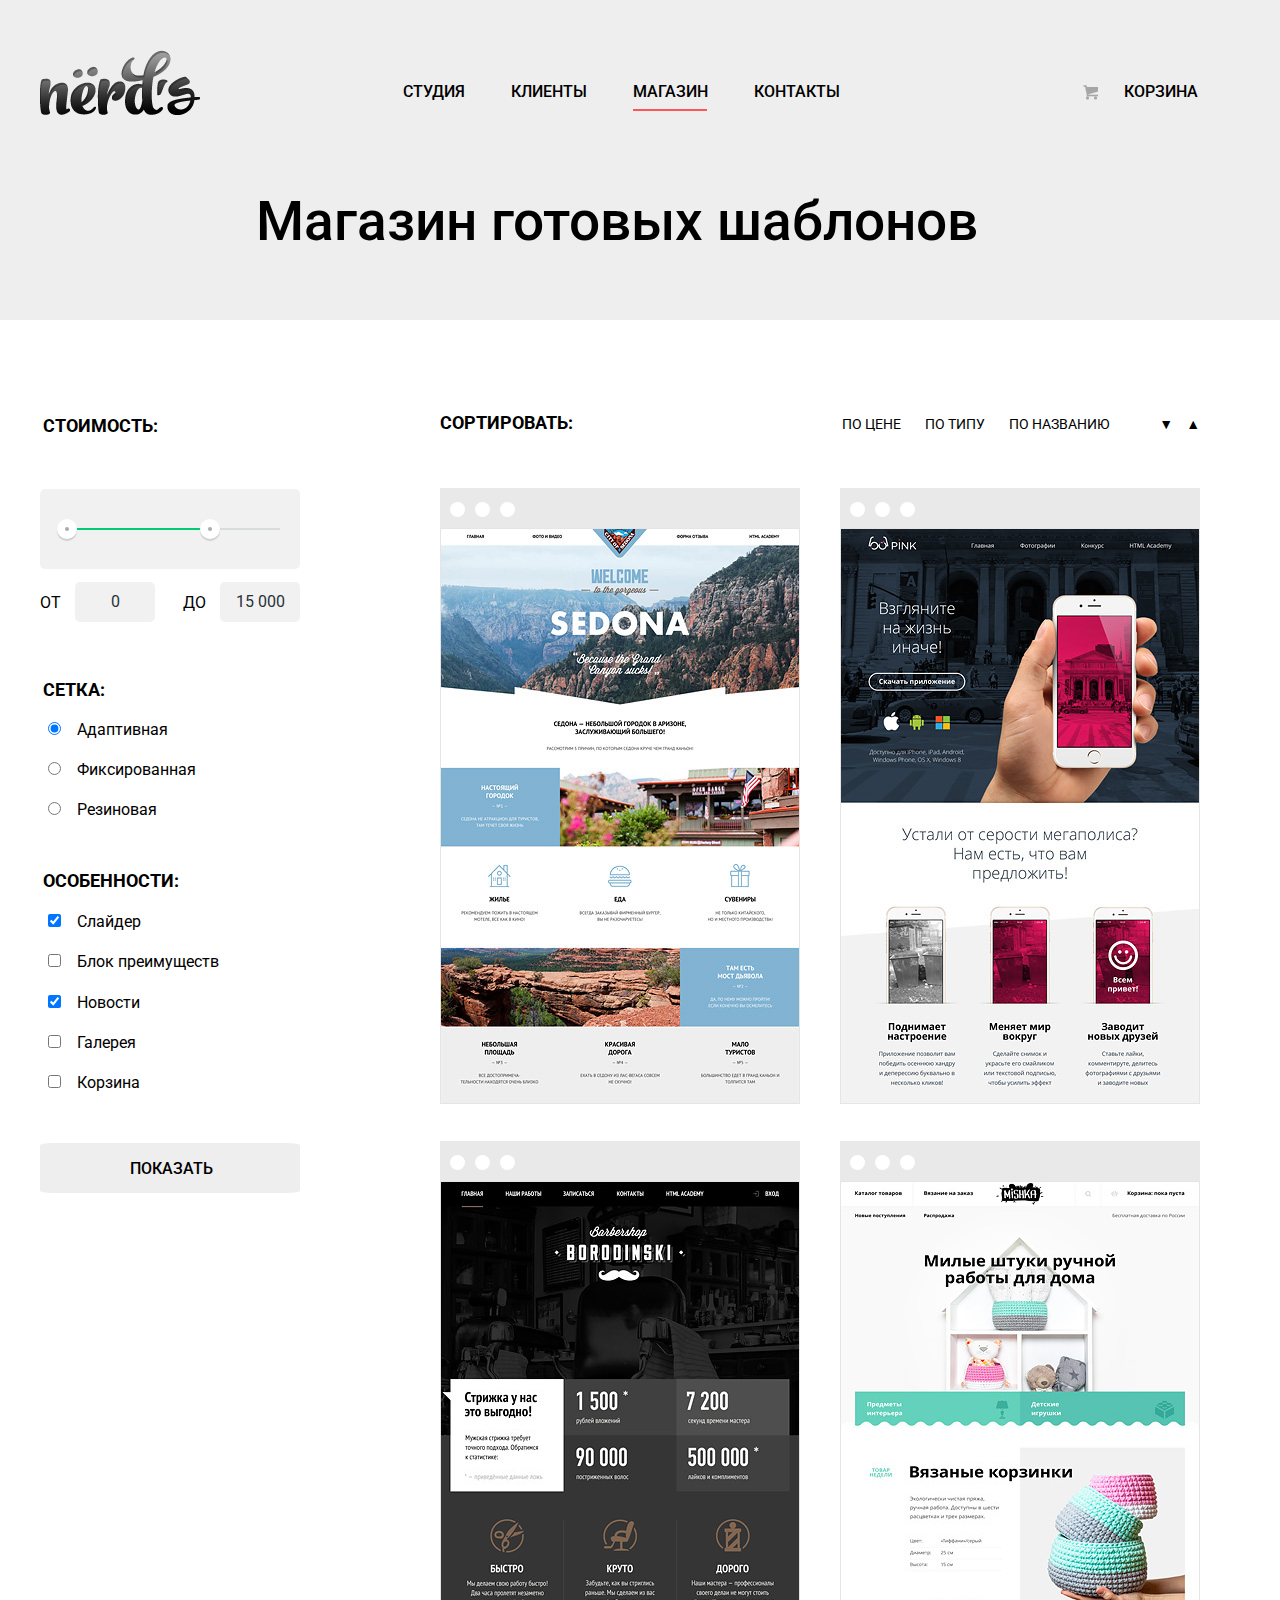
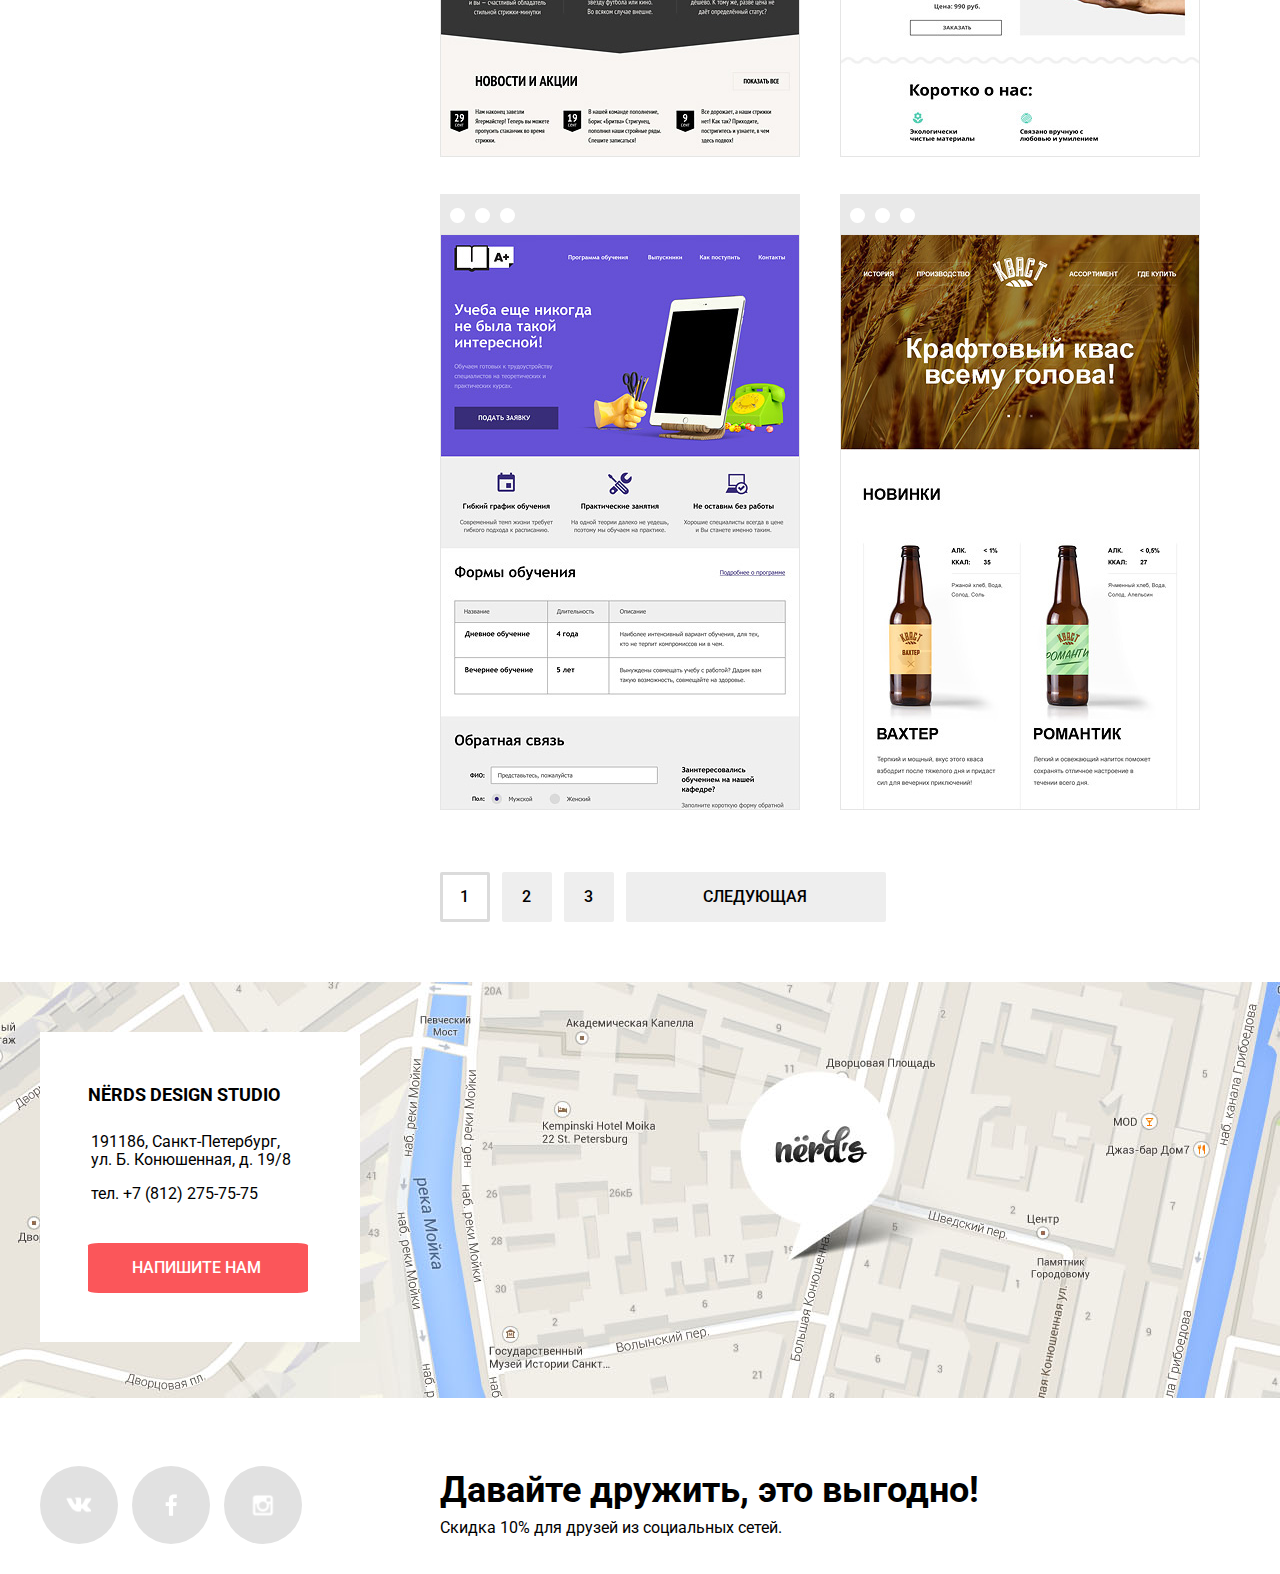
==== commit 04c4b953: "Правки" ====
--- a/catalog.html
+++ b/catalog.html
@@ -12,7 +12,7 @@
       <div class="container">
         <div class="main-navigation">
           <div class="header-logo">
-            <a href="#">
+            <a href="index.html">
               <img class="header-logo-pic" src="img/nerds-logo.png" width="160" height="65" alt="Нёрдс">
             </a>
           </div>
@@ -61,7 +61,7 @@
 
               <div class="price-controls">
                 <label class="min-price">от <input name="min-price" type="text" value="0"></label>
-                <label class="max-price">до <input name="max-price" type="text" value="15000"></label>
+                <label class="max-price">до <input name="max-price" type="text" value="15 000"></label>
               </div>
             </div>
 
--- a/css/style.css
+++ b/css/style.css
@@ -1,55 +1,55 @@
 .sprite {
-    background-image: url("../img/spritesheet.png");
-    background-repeat: no-repeat;
-    display: block;
+  background-image: url("../img/spritesheet.png");
+  background-repeat: no-repeat;
+  display: block;
 }
 
 .sprite-cart-icon {
-    width: 15px;
-    height: 15px;
-    background-position: -10px -10px;
+  width: 15px;
+  height: 15px;
+  background-position: -10px -10px;
 }
 
 .sprite-checkbox-off {
-    width: 23px;
-    height: 23px;
-    background-position: -10px -45px;
+  width: 23px;
+  height: 23px;
+  background-position: -10px -45px;
 }
 
 .sprite-checkbox-on {
-    width: 27px;
-    height: 23px;
-    background-position: -10px -88px;
+  width: 27px;
+  height: 23px;
+  background-position: -10px -88px;
 }
 
 .sprite-fb-icon {
-    width: 12px;
-    height: 22px;
-    background-position: -10px -131px;
+  width: 12px;
+  height: 22px;
+  background-position: -10px -131px;
 }
 
 .sprite-insta-icon {
-    width: 21px;
-    height: 21px;
-    background-position: -10px -173px;
+  width: 21px;
+  height: 21px;
+  background-position: -10px -173px;
 }
 
 .sprite-radio-off {
-    width: 25px;
-    height: 25px;
-    background-position: -10px -214px;
+  width: 25px;
+  height: 25px;
+  background-position: -10px -214px;
 }
 
 .sprite-radio-on {
-    width: 25px;
-    height: 25px;
-    background-position: -10px -259px;
+  width: 25px;
+  height: 25px;
+  background-position: -10px -259px;
 }
 
 .sprite-vk-icon {
-    width: 26px;
-    height: 15px;
-    background-position: -10px -304px;
+  width: 26px;
+  height: 15px;
+  background-position: -10px -304px;
 }
 
 body {
@@ -69,6 +69,8 @@
   width: 1200px;
   margin-left: auto;
   margin-right: auto;
+  box-sizing: border-box;
+  padding: 0 20;
 }
 
 .index-header::after{
@@ -103,7 +105,7 @@
 
 .navigation{
   float: left;
-  margin-top: 75px;
+  margin-top: 77px;
 }
 
 .navigation ul{
@@ -140,10 +142,10 @@
 }
 
 .basket{
-  float: right;
+  float: left;
   max-width: 140px;
-  margin-top: 75px;
-  margin-right: 39px;
+  margin-top: 77px;
+  margin-left: 198px;
 }
 
 .basket a{
@@ -182,38 +184,38 @@
   position: relative;
 }
 
-.slider input[type=radio] {
-    position: absolute;
-    opacity: 0;
+.slider input[type="radio"] {
+  position: absolute;
+  opacity: 0;
 }
 
 .slider-controls{
-    position: absolute;
-    bottom: 95px;
-    left: 50%;
-    width: 200px;
-    height: 10px;
-    margin-left: -100px;
-    text-align: center;
-    z-index: 1000;
+  position: absolute;
+  bottom: 95px;
+  left: 50%;
+  width: 200px;
+  height: 10px;
+  margin-left: -100px;
+  text-align: center;
+  z-index: 1000;
 }
 
 .slider-controls label{
-    display: inline-block;
-    width: 4px;
-    height: 4px;
-    margin: 0 3px;
-    background: white;
-    border: 3px solid white;
-    vertical-align: top;
-    border-radius: 50%;
-    cursor: pointer;
+  display: inline-block;
+  width: 4px;
+  height: 4px;
+  margin: 0 3px;
+  background: white;
+  border: 3px solid white;
+  vertical-align: top;
+  border-radius: 50%;
+  cursor: pointer;
 }
 
 #btn-1:checked ~ .slider-controls label[for="btn-1"],
 #btn-2:checked ~ .slider-controls label[for="btn-2"],
 #btn-3:checked ~ .slider-controls label[for="btn-3"] {
-    background:#c1c1c1;
+  background:#c1c1c1;
 }
 
 .features::after{
@@ -250,8 +252,7 @@
   font-weight: 400;
   font-family: "Roboto", "Arial", sans-serif;
   color: #000000;
-  margin-top: 27px;
-  padding-left: 2px;
+  margin-top: 26px;
 }
 
 .features-img{
@@ -415,7 +416,7 @@
 
 .menu-p{
   display: block;
-  margin-top: 18px;
+  margin-top: 16px;
   width: 248px;
   font-size: 16px;
   line-height: 24px;
@@ -486,7 +487,7 @@
 }
 
 .about{
-  margin-top: 113px;
+  margin-top: 110px;
 }
 
 .about-left{
@@ -552,8 +553,9 @@
 }
 
 .about-right{
-  float: right;
-  width: 400px;
+  float: left;
+  margin-left: 140px;
+  width: 356px;
 }
 
 .about-logo{
@@ -776,6 +778,10 @@
   cursor: pointer;
 }
 
+footer{
+  margin-bottom: 30px;
+}
+
 footer::after{
   content: "";
   display: table;
@@ -785,7 +791,7 @@
 .footer-social{
   width: 300px;
   float: left;
-  margin-top: 15px;
+  margin-top: 19px;
   margin-right: 100px;
 }
 
@@ -839,7 +845,7 @@
 }
 
 .footer-text{
-  margin-top: 5px;
+  margin-top: 9px;
   float: left;
   line-height: 0;
 }
@@ -1020,7 +1026,7 @@
   height: 2px;
   background: #fb565a;
   position: absolute;
-  top: 35px;
+  top: 32px;
   left: 0;
 }
 
@@ -1041,7 +1047,7 @@
 .catalog-main{
   width: 1160px;
   font-size: 0;
-  margin-bottom: 63px;
+  margin-bottom: 60px;
 }
 
 .sidebar{
@@ -1130,7 +1136,7 @@
 }
 
 .price-controls input {
-  font-family: 'Roboto', 'Arial', sans-serif;
+  font-family: "Roboto", "Arial", sans-serif;
   font-size: 16px;
   width: 80px;
   height: 40px;
@@ -1149,7 +1155,7 @@
   font-size: 16px;
   line-height: 20px;
   font-weight: normal;
-  font-family: 'Roboto', 'Arial', sans-serif;
+  font-family: "Roboto", "Arial", sans-serif;
 }
 
 input[type="radio"]{
@@ -1243,9 +1249,8 @@
 }
 
 .sort-type{
-  float: left;
+  float: right;
   margin-top: 95px;
-  margin-left: 268px;
 }
 
 .btn-price, .btn-type, .btn-name, .btn-up, .btn-down{
@@ -1310,11 +1315,11 @@
 }
 
 .catalog-block{
-  display: block;
+  display: none;
+  min-height: 230px;
   box-sizing: border-box;
   background-color: #eeeeee;
   width: 360px;
-  height: 230px;
   position: absolute;
   bottom: 0;
   font-size: 16px;
@@ -1357,7 +1362,8 @@
   height: 50px;
   margin-left: 80px;
   margin-top: 30px;
-  padding-left: 62px;
+  margin-bottom: 20px;
+  text-align: center;
   padding-top: 17px;
   border-radius: 2%;
   font-weight: 500;
